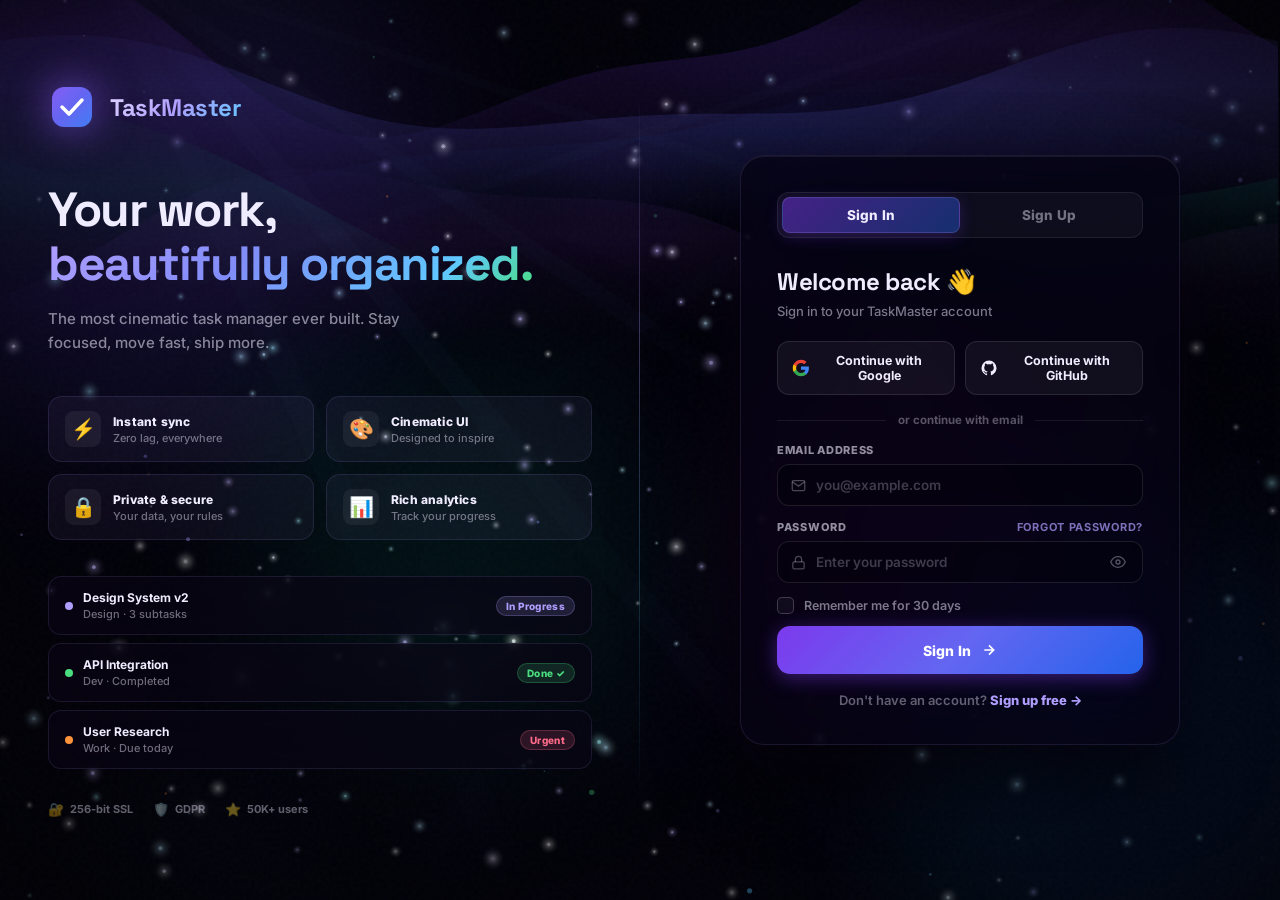
==== auth.html @ a29bce1b "Add files via upload" ====
﻿<!DOCTYPE html>
<html lang="en">
<head>
  <meta charset="UTF-8"/>
  <meta name="viewport" content="width=device-width, initial-scale=1.0"/>
  <title>TaskMaster — Welcome</title>
  <link rel="stylesheet" href="auth.css"/>
  <link rel="preconnect" href="https://fonts.googleapis.com">
  <link href="https://fonts.googleapis.com/css2?family=Inter:wght@300;400;500;600;700;800;900&family=Space+Grotesk:wght@400;500;600;700;800&display=swap" rel="stylesheet">
</head>
<body>
  <!-- Cinematic canvas layers -->
  <canvas id="authCanvas"></canvas>
  <canvas id="authAurora"></canvas>

  <!-- Cinematic overlays -->
  <div class="auth-vignette"></div>
  <div class="auth-grain"></div>
  <div class="auth-scanlines"></div>

  <!-- Floating color blobs -->
  <div class="blob blob-1"></div>
  <div class="blob blob-2"></div>
  <div class="blob blob-3"></div>
  <div class="blob blob-4"></div>

  <!-- Main layout -->
  <div class="auth-root">

    <!-- ── LEFT BRAND PANEL ── -->
    <div class="brand-panel">
      <!-- Logo -->
      <div class="brand-logo">
        <div class="brand-icon">
          <svg viewBox="0 0 48 48" fill="none">
            <rect x="4" y="4" width="40" height="40" rx="12" fill="url(#lg1)"/>
            <path d="M14 24l7 7 13-14" stroke="#fff" stroke-width="3.5" stroke-linecap="round" stroke-linejoin="round"/>
            <defs>
              <linearGradient id="lg1" x1="0" y1="0" x2="48" y2="48" gradientUnits="userSpaceOnUse">
                <stop stop-color="#8b5cf6"/>
                <stop offset="0.5" stop-color="#6366f1"/>
                <stop offset="1" stop-color="#3b82f6"/>
              </linearGradient>
            </defs>
          </svg>
        </div>
        <span class="brand-name">TaskMaster</span>
      </div>

      <!-- Headline -->
      <div class="brand-content">
        <h1 class="brand-headline">
          Your work,<br/>
          <span class="brand-gradient">beautifully organized.</span>
        </h1>
        <p class="brand-sub">The most cinematic task manager ever built. Stay focused, move fast, ship more.</p>
      </div>

      <!-- Feature pills -->
      <div class="feature-grid">
        <div class="feature-item">
          <div class="feature-icon">⚡</div>
          <div>
            <div class="feature-title">Instant sync</div>
            <div class="feature-desc">Zero lag, everywhere</div>
          </div>
        </div>
        <div class="feature-item">
          <div class="feature-icon">🎨</div>
          <div>
            <div class="feature-title">Cinematic UI</div>
            <div class="feature-desc">Designed to inspire</div>
          </div>
        </div>
        <div class="feature-item">
          <div class="feature-icon">🔒</div>
          <div>
            <div class="feature-title">Private & secure</div>
            <div class="feature-desc">Your data, your rules</div>
          </div>
        </div>
        <div class="feature-item">
          <div class="feature-icon">📊</div>
          <div>
            <div class="feature-title">Rich analytics</div>
            <div class="feature-desc">Track your progress</div>
          </div>
        </div>
      </div>

      <!-- Preview cards floating -->
      <div class="preview-cards">
        <div class="preview-card pc-1">
          <div class="pc-left">
            <div class="pc-dot" style="background:#b09eff"></div>
            <div>
              <div class="pc-title">Design System v2</div>
              <div class="pc-meta">Design · 3 subtasks</div>
            </div>
          </div>
          <span class="pc-tag progress">In Progress</span>
        </div>
        <div class="preview-card pc-2">
          <div class="pc-left">
            <div class="pc-dot" style="background:#4ade80"></div>
            <div>
              <div class="pc-title">API Integration</div>
              <div class="pc-meta">Dev · Completed</div>
            </div>
          </div>
          <span class="pc-tag done">Done ✓</span>
        </div>
        <div class="preview-card pc-3">
          <div class="pc-left">
            <div class="pc-dot" style="background:#fb923c"></div>
            <div>
              <div class="pc-title">User Research</div>
              <div class="pc-meta">Work · Due today</div>
            </div>
          </div>
          <span class="pc-tag urgent">Urgent</span>
        </div>
      </div>

      <!-- Trust row -->
      <div class="trust-row">
        <div class="trust-item"><span class="trust-icon">🔐</span> 256-bit SSL</div>
        <div class="trust-item"><span class="trust-icon">🛡️</span> GDPR</div>
        <div class="trust-item"><span class="trust-icon">⭐</span> 50K+ users</div>
      </div>
    </div>

    <!-- ── RIGHT AUTH PANEL ── -->
    <div class="auth-panel">
      <div class="auth-card">

        <!-- Tab switcher -->
        <div class="auth-tabs">
          <button class="auth-tab active" id="tabSignin" onclick="showTab('signin')">Sign In</button>
          <button class="auth-tab" id="tabSignup" onclick="showTab('signup')">Sign Up</button>
          <div class="tab-track">
            <div class="tab-thumb" id="tabThumb"></div>
          </div>
        </div>

        <!-- ── SIGN IN ── -->
        <div class="auth-form active" id="formSignin">
          <div class="form-header">
            <h2>Welcome back 👋</h2>
            <p>Sign in to your TaskMaster account</p>
          </div>

          <div class="social-row">
            <button class="social-btn" onclick="socialLogin('Google')">
              <svg viewBox="0 0 24 24" width="18" height="18"><path fill="#4285F4" d="M22.56 12.25c0-.78-.07-1.53-.2-2.25H12v4.26h5.92c-.26 1.37-1.04 2.53-2.21 3.31v2.77h3.57c2.08-1.92 3.28-4.74 3.28-8.09z"/><path fill="#34A853" d="M12 23c2.97 0 5.46-.98 7.28-2.66l-3.57-2.77c-.98.66-2.23 1.06-3.71 1.06-2.86 0-5.29-1.93-6.16-4.53H2.18v2.84C3.99 20.53 7.7 23 12 23z"/><path fill="#FBBC05" d="M5.84 14.09c-.22-.66-.35-1.36-.35-2.09s.13-1.43.35-2.09V7.07H2.18C1.43 8.55 1 10.22 1 12s.43 3.45 1.18 4.93l2.85-2.22.81-.62z"/><path fill="#EA4335" d="M12 5.38c1.62 0 3.06.56 4.21 1.64l3.15-3.15C17.45 2.09 14.97 1 12 1 7.7 1 3.99 3.47 2.18 7.07l3.66 2.84c.87-2.6 3.3-4.53 6.16-4.53z"/></svg>
              Continue with Google
            </button>
            <button class="social-btn" onclick="socialLogin('GitHub')">
              <svg viewBox="0 0 24 24" width="18" height="18" fill="currentColor"><path d="M12 2A10 10 0 0 0 2 12c0 4.42 2.87 8.17 6.84 9.5.5.08.66-.23.66-.5v-1.69c-2.77.6-3.36-1.34-3.36-1.34-.46-1.16-1.11-1.47-1.11-1.47-.91-.62.07-.6.07-.6 1 .07 1.53 1.03 1.53 1.03.87 1.52 2.34 1.07 2.91.83.09-.65.35-1.09.63-1.34-2.22-.25-4.55-1.11-4.55-4.92 0-1.11.38-2 1.03-2.71-.1-.25-.45-1.29.1-2.64 0 0 .84-.27 2.75 1.02.79-.22 1.65-.33 2.5-.33.85 0 1.71.11 2.5.33 1.91-1.29 2.75-1.02 2.75-1.02.55 1.35.2 2.39.1 2.64.65.71 1.03 1.6 1.03 2.71 0 3.82-2.34 4.66-4.57 4.91.36.31.69.92.69 1.85V21c0 .27.16.59.67.5C19.14 20.16 22 16.42 22 12A10 10 0 0 0 12 2z"/></svg>
              Continue with GitHub
            </button>
          </div>

          <div class="divider"><span>or continue with email</span></div>

          <form id="signinForm" onsubmit="handleSignin(event)">
            <div class="field">
              <label>Email address</label>
              <div class="input-wrap">
                <svg class="field-icon" viewBox="0 0 24 24" fill="none" stroke="currentColor" stroke-width="2"><path d="M4 4h16c1.1 0 2 .9 2 2v12c0 1.1-.9 2-2 2H4c-1.1 0-2-.9-2-2V6c0-1.1.9-2 2-2z"/><polyline points="22,6 12,13 2,6"/></svg>
                <input type="email" id="siEmail" placeholder="you@example.com" required autocomplete="email"/>
              </div>
            </div>
            <div class="field">
              <label>
                Password
                <a href="#" class="forgot-link" onclick="forgotPassword(event)">Forgot password?</a>
              </label>
              <div class="input-wrap">
                <svg class="field-icon" viewBox="0 0 24 24" fill="none" stroke="currentColor" stroke-width="2"><rect x="3" y="11" width="18" height="11" rx="2"/><path d="M7 11V7a5 5 0 0 1 10 0v4"/></svg>
                <input type="password" id="siPassword" placeholder="Enter your password" required autocomplete="current-password"/>
                <button type="button" class="eye-btn" onclick="togglePwd('siPassword',this)" aria-label="Toggle password">
                  <svg viewBox="0 0 24 24" fill="none" stroke="currentColor" stroke-width="2"><path d="M1 12s4-8 11-8 11 8 11 8-4 8-11 8-11-8-11-8z"/><circle cx="12" cy="12" r="3"/></svg>
                </button>
              </div>
            </div>

            <div class="remember-row">
              <label class="check-label">
                <input type="checkbox" id="rememberMe"/>
                <span class="checkmark"></span>
                Remember me for 30 days
              </label>
            </div>

            <div class="auth-error" id="siError"></div>
            <div class="auth-success" id="siSuccess"></div>

            <button type="submit" class="btn-auth" id="siBtn">
              <span class="btn-text">Sign In</span>
              <span class="btn-spinner"></span>
              <svg class="btn-arrow" viewBox="0 0 24 24" fill="none" stroke="currentColor" stroke-width="2.5"><path d="M5 12h14M12 5l7 7-7 7"/></svg>
            </button>
          </form>

          <p class="auth-switch">Don't have an account? <a href="#" onclick="showTab('signup')">Sign up free →</a></p>
        </div>

        <!-- ── SIGN UP ── -->
        <div class="auth-form" id="formSignup">
          <div class="form-header">
            <h2>Create account ✨</h2>
            <p>Join 50,000+ productive people today</p>
          </div>

          <form id="signupForm" onsubmit="handleSignup(event)">
            <div class="field-row">
              <div class="field">
                <label>First Name</label>
                <div class="input-wrap">
                  <svg class="field-icon" viewBox="0 0 24 24" fill="none" stroke="currentColor" stroke-width="2"><path d="M20 21v-2a4 4 0 0 0-4-4H8a4 4 0 0 0-4 4v2"/><circle cx="12" cy="7" r="4"/></svg>
                  <input type="text" id="suFirst" placeholder="John" required/>
                </div>
              </div>
              <div class="field">
                <label>Last Name</label>
                <div class="input-wrap">
                  <svg class="field-icon" viewBox="0 0 24 24" fill="none" stroke="currentColor" stroke-width="2"><path d="M20 21v-2a4 4 0 0 0-4-4H8a4 4 0 0 0-4 4v2"/><circle cx="12" cy="7" r="4"/></svg>
                  <input type="text" id="suLast" placeholder="Doe" required/>
                </div>
              </div>
            </div>
            <div class="field">
              <label>Email address</label>
              <div class="input-wrap">
                <svg class="field-icon" viewBox="0 0 24 24" fill="none" stroke="currentColor" stroke-width="2"><path d="M4 4h16c1.1 0 2 .9 2 2v12c0 1.1-.9 2-2 2H4c-1.1 0-2-.9-2-2V6c0-1.1.9-2 2-2z"/><polyline points="22,6 12,13 2,6"/></svg>
                <input type="email" id="suEmail" placeholder="you@example.com" required autocomplete="email"/>
              </div>
            </div>
            <div class="field">
              <label>Password</label>
              <div class="input-wrap">
                <svg class="field-icon" viewBox="0 0 24 24" fill="none" stroke="currentColor" stroke-width="2"><rect x="3" y="11" width="18" height="11" rx="2"/><path d="M7 11V7a5 5 0 0 1 10 0v4"/></svg>
                <input type="password" id="suPassword" placeholder="Min. 8 characters" required oninput="checkStrength(this.value)" autocomplete="new-password"/>
                <button type="button" class="eye-btn" onclick="togglePwd('suPassword',this)" aria-label="Toggle password">
                  <svg viewBox="0 0 24 24" fill="none" stroke="currentColor" stroke-width="2"><path d="M1 12s4-8 11-8 11 8 11 8-4 8-11 8-11-8-11-8z"/><circle cx="12" cy="12" r="3"/></svg>
                </button>
              </div>
              <div class="strength-wrap">
                <div class="strength-bar"><div class="strength-fill" id="strengthFill"></div></div>
                <span class="strength-label" id="strengthLabel"></span>
              </div>
            </div>
            <div class="field">
              <label>Confirm Password</label>
              <div class="input-wrap">
                <svg class="field-icon" viewBox="0 0 24 24" fill="none" stroke="currentColor" stroke-width="2"><rect x="3" y="11" width="18" height="11" rx="2"/><path d="M7 11V7a5 5 0 0 1 10 0v4"/></svg>
                <input type="password" id="suConfirm" placeholder="Repeat password" required autocomplete="new-password"/>
                <button type="button" class="eye-btn" onclick="togglePwd('suConfirm',this)" aria-label="Toggle password">
                  <svg viewBox="0 0 24 24" fill="none" stroke="currentColor" stroke-width="2"><path d="M1 12s4-8 11-8 11 8 11 8-4 8-11 8-11-8-11-8z"/><circle cx="12" cy="12" r="3"/></svg>
                </button>
              </div>
            </div>

            <div class="remember-row">
              <label class="check-label">
                <input type="checkbox" id="agreeTerms" required/>
                <span class="checkmark"></span>
                I agree to <a href="#">Terms</a> and <a href="#">Privacy Policy</a>
              </label>
            </div>

            <div class="auth-error" id="suError"></div>
            <div class="auth-success" id="suSuccess"></div>

            <button type="submit" class="btn-auth" id="suBtn">
              <span class="btn-text">Create Account</span>
              <span class="btn-spinner"></span>
              <svg class="btn-arrow" viewBox="0 0 24 24" fill="none" stroke="currentColor" stroke-width="2.5"><path d="M5 12h14M12 5l7 7-7 7"/></svg>
            </button>
          </form>

          <p class="auth-switch">Already have an account? <a href="#" onclick="showTab('signin')">Sign in →</a></p>
        </div>

      </div>
    </div>
  </div>

  <script src="auth.js"></script>
</body>
</html>
---- auth.css ----
﻿@import url('https://fonts.googleapis.com/css2?family=Inter:wght@300;400;500;600;700;800;900&family=Space+Grotesk:wght@400;500;600;700;800&display=swap');*,*::before,*::after{box-sizing:border-box;margin:0;padding:0;}html,body{height:100%;}body{font-family:'Inter',sans-serif;background:#02010a;color:#f0ecff;min-height:100vh;overflow-x:hidden;}a{text-decoration:none;color:inherit;}button{cursor:pointer;border:none;background:none;font-family:inherit;}input{font-family:inherit;}svg{display:block;flex-shrink:0;}#authCanvas,#authAurora{position:fixed;inset:0;width:100%;height:100%;z-index:0;pointer-events:none;}.auth-vignette{position:fixed;inset:0;z-index:1;pointer-events:none;background:radial-gradient(ellipse 80% 80% at 50% 50%,transparent 30%,rgba(0,0,4,0.82) 100%);}.auth-grain{position:fixed;inset:0;z-index:1;pointer-events:none;opacity:0.028;background-image:url("data:image/svg+xml,%3Csvg viewBox='0 0 256 256' xmlns='http://www.w3.org/2000/svg'%3E%3Cfilter id='n'%3E%3CfeTurbulence type='fractalNoise' baseFrequency='0.85' numOctaves='4' stitchTiles='stitch'/%3E%3C/filter%3E%3Crect width='100%25' height='100%25' filter='url(%23n)'/%3E%3C/svg%3E");animation:grainAnim 0.14s steps(1) infinite;}@keyframes grainAnim{0%{transform:translate(0,0);}25%{transform:translate(-2px,1px);}50%{transform:translate(1px,-2px);}75%{transform:translate(2px,1px);}100%{transform:translate(0,0);}}.auth-scanlines{position:fixed;inset:0;z-index:1;pointer-events:none;background:repeating-linear-gradient(0deg,transparent,transparent 2px,rgba(0,0,0,0.018) 2px,rgba(0,0,0,0.018) 4px);}.blob{position:fixed;border-radius:50%;filter:blur(90px);opacity:0;animation:blobFloat linear infinite;pointer-events:none;z-index:0;}.blob-1{width:600px;height:600px;background:radial-gradient(circle,#7c3aed,#4f46e5);top:-20%;left:-15%;animation-duration:22s;opacity:0.18;}.blob-2{width:500px;height:500px;background:radial-gradient(circle,#2563eb,#0284c7);bottom:-15%;right:-10%;animation-duration:28s;animation-delay:-8s;opacity:0.15;}.blob-3{width:400px;height:400px;background:radial-gradient(circle,#059669,#10b981);top:40%;left:20%;animation-duration:20s;animation-delay:-5s;opacity:0.1;}.blob-4{width:350px;height:350px;background:radial-gradient(circle,#db2777,#9333ea);bottom:20%;right:15%;animation-duration:24s;animation-delay:-12s;opacity:0.1;}@keyframes blobFloat{0%{transform:translate(0,0) scale(1);}25%{transform:translate(40px,-60px) scale(1.05);}50%{transform:translate(-30px,40px) scale(0.96);}75%{transform:translate(55px,25px) scale(1.03);}100%{transform:translate(0,0) scale(1);}}.auth-root{display:grid;grid-template-columns:1fr 1fr;min-height:100vh;position:relative;z-index:2;}.brand-panel{padding:56px 48px;display:flex;flex-direction:column;gap:0;justify-content:center;position:relative;}.brand-panel::after{content:'';position:absolute;right:0;top:10%;bottom:10%;width:1px;background:linear-gradient(180deg,transparent,rgba(176,158,255,0.3),rgba(96,199,255,0.2),transparent);}.brand-logo{display:flex;align-items:center;gap:14px;margin-bottom:52px;}.brand-icon{width:48px;height:48px;filter:drop-shadow(0 0 20px rgba(139,92,246,0.7));flex-shrink:0;}.brand-name{font-family:'Space Grotesk',sans-serif;font-size:24px;font-weight:800;background:linear-gradient(135deg,#e2d9ff,#b09eff,#60c7ff);-webkit-background-clip:text;-webkit-text-fill-color:transparent;background-clip:text;letter-spacing:-0.5px;}.brand-content{margin-bottom:40px;}.brand-headline{font-family:'Space Grotesk',sans-serif;font-size:clamp(32px,4vw,48px);font-weight:800;line-height:1.12;letter-spacing:-1.5px;color:#f0ecff;margin-bottom:16px;}.brand-gradient{background:linear-gradient(135deg,#b09eff 0%,#818cf8 40%,#60c7ff 80%,#4ade80 100%);-webkit-background-clip:text;-webkit-text-fill-color:transparent;background-clip:text;}.brand-sub{font-size:15px;color:rgba(240,236,255,0.55);font-weight:500;line-height:1.65;max-width:380px;}.feature-grid{display:grid;grid-template-columns:1fr 1fr;gap:12px;margin-bottom:36px;}.feature-item{display:flex;align-items:center;gap:12px;padding:14px 16px;background:rgba(176,158,255,0.06);border:1px solid rgba(176,158,255,0.12);border-radius:14px;transition:all 0.25s;}.feature-item:hover{background:rgba(176,158,255,0.1);transform:translateY(-2px);}.feature-icon{font-size:20px;width:36px;height:36px;display:flex;align-items:center;justify-content:center;background:rgba(255,255,255,0.06);border-radius:9px;flex-shrink:0;}.feature-title{font-size:12px;font-weight:800;color:#f0ecff;letter-spacing:0.2px;margin-bottom:2px;}.feature-desc{font-size:11px;color:rgba(240,236,255,0.45);font-weight:500;}.preview-cards{display:flex;flex-direction:column;gap:8px;margin-bottom:32px;}.preview-card{display:flex;align-items:center;justify-content:space-between;padding:13px 16px;background:rgba(10,6,22,0.6);border:1px solid rgba(176,158,255,0.12);border-radius:13px;backdrop-filter:blur(20px);}.pc-1{animation:cardFloat 4s ease-in-out infinite;}.pc-2{animation:cardFloat 4s ease-in-out infinite 0.8s;}.pc-3{animation:cardFloat 4s ease-in-out infinite 1.6s;}@keyframes cardFloat{0%,100%{transform:translateY(0);}50%{transform:translateY(-4px);}}.pc-left{display:flex;align-items:center;gap:10px;}.pc-dot{width:8px;height:8px;border-radius:50%;flex-shrink:0;}.pc-title{font-size:12px;font-weight:700;color:#f0ecff;margin-bottom:2px;}.pc-meta{font-size:11px;color:rgba(240,236,255,0.45);font-weight:500;}.pc-tag{font-size:10px;font-weight:800;padding:3px 9px;border-radius:99px;letter-spacing:0.3px;}.pc-tag.progress{background:rgba(176,158,255,0.15);color:#b09eff;border:1px solid rgba(176,158,255,0.25);}.pc-tag.done{background:rgba(74,222,128,0.15);color:#4ade80;border:1px solid rgba(74,222,128,0.25);}.pc-tag.urgent{background:rgba(255,107,138,0.15);color:#ff6b8a;border:1px solid rgba(255,107,138,0.25);}.trust-row{display:flex;gap:20px;}.trust-item{display:flex;align-items:center;gap:6px;font-size:11px;font-weight:700;color:rgba(240,236,255,0.4);}.trust-icon{font-size:13px;}.auth-panel{display:flex;flex-direction:column;align-items:center;justify-content:center;padding:40px 48px;}.auth-card{width:100%;max-width:440px;background:rgba(6,3,18,0.75);backdrop-filter:blur(32px) saturate(1.8);border:1px solid rgba(176,158,255,0.12);border-radius:24px;padding:36px;box-shadow:0 32px 80px rgba(0,0,0,0.7),0 0 60px rgba(124,58,237,0.06),inset 0 1px 0 rgba(255,255,255,0.07);}.auth-tabs{position:relative;display:flex;background:rgba(255,255,255,0.04);border:1px solid rgba(255,255,255,0.08);border-radius:12px;padding:4px;margin-bottom:28px;}.auth-tab{flex:1;padding:10px 0;font-size:13.5px;font-weight:800;color:rgba(240,236,255,0.45);border-radius:9px;transition:color 0.3s;z-index:1;letter-spacing:0.2px;}.auth-tab.active{color:#f0ecff;}.tab-track{position:absolute;inset:4px;border-radius:9px;pointer-events:none;}.tab-thumb{position:absolute;top:0;left:0;width:50%;height:100%;background:linear-gradient(135deg,rgba(124,58,237,0.5),rgba(37,99,235,0.4));border-radius:8px;border:1px solid rgba(176,158,255,0.2);box-shadow:0 4px 16px rgba(124,58,237,0.25);transition:transform 0.32s cubic-bezier(.4,0,.2,1);}.tab-thumb.right{transform:translateX(100%);}.auth-form{display:none;animation:formFadeIn 0.35s ease;}.auth-form.active{display:block;}@keyframes formFadeIn{from{opacity:0;transform:translateY(10px);}to{opacity:1;transform:translateY(0);}}.form-header{margin-bottom:22px;}.form-header h2{font-family:'Space Grotesk',sans-serif;font-size:24px;font-weight:800;color:#f0ecff;letter-spacing:-0.5px;margin-bottom:6px;}.form-header p{font-size:13px;color:rgba(240,236,255,0.5);font-weight:500;}.social-row{display:grid;grid-template-columns:1fr 1fr;gap:10px;margin-bottom:18px;}.social-btn{display:flex;align-items:center;justify-content:center;gap:8px;padding:11px 14px;background:rgba(255,255,255,0.05);border:1px solid rgba(255,255,255,0.1);border-radius:12px;font-size:12.5px;font-weight:700;color:#f0ecff;transition:all 0.25s;}.social-btn:hover{background:rgba(255,255,255,0.09);border-color:rgba(176,158,255,0.3);transform:translateY(-1px);box-shadow:0 4px 14px rgba(0,0,0,0.3);}.divider{display:flex;align-items:center;gap:12px;margin:16px 0;}.divider::before,.divider::after{content:'';flex:1;height:1px;background:rgba(255,255,255,0.08);}.divider span{font-size:11.5px;color:rgba(240,236,255,0.35);font-weight:700;white-space:nowrap;}.field{margin-bottom:14px;}.field-row{display:grid;grid-template-columns:1fr 1fr;gap:12px;}.field label{display:flex;align-items:center;justify-content:space-between;font-size:11px;font-weight:800;color:rgba(240,236,255,0.6);margin-bottom:7px;letter-spacing:0.7px;text-transform:uppercase;}.input-wrap{position:relative;display:flex;align-items:center;background:rgba(0,0,0,0.3);border:1px solid rgba(255,255,255,0.1);border-radius:12px;transition:all 0.3s;}.input-wrap:focus-within{border-color:rgba(176,158,255,0.5);box-shadow:0 0 0 3px rgba(176,158,255,0.1),0 0 24px rgba(124,58,237,0.12);background:rgba(176,158,255,0.04);}.field-icon{position:absolute;left:13px;width:15px;height:15px;color:rgba(240,236,255,0.3);pointer-events:none;}.input-wrap input{width:100%;background:none;border:none;outline:none;padding:12px 40px 12px 38px;color:#f0ecff;font-size:13.5px;font-weight:600;}.input-wrap input::placeholder{color:rgba(240,236,255,0.25);}.eye-btn{position:absolute;right:12px;background:none;border:none;cursor:pointer;padding:4px;display:flex;color:rgba(240,236,255,0.35);transition:color 0.2s;}.eye-btn:hover{color:rgba(240,236,255,0.7);}.eye-btn svg{width:16px;height:16px;}.strength-wrap{display:flex;align-items:center;gap:10px;margin-top:7px;}.strength-bar{flex:1;height:4px;background:rgba(255,255,255,0.07);border-radius:99px;overflow:hidden;}.strength-fill{height:100%;width:0%;border-radius:99px;transition:all 0.4s cubic-bezier(.4,0,.2,1);}.strength-label{font-size:11px;font-weight:800;min-width:70px;text-align:right;}.forgot-link{font-size:11px;font-weight:700;color:rgba(176,158,255,0.7);transition:color 0.2s;}.forgot-link:hover{color:#b09eff;}.remember-row{margin:12px 0;}.check-label{display:flex;align-items:center;gap:10px;font-size:12.5px;color:rgba(240,236,255,0.5);font-weight:600;cursor:pointer;}.check-label input[type=checkbox]{position:absolute;opacity:0;width:0;height:0;}.checkmark{width:17px;height:17px;border-radius:5px;border:1.5px solid rgba(255,255,255,0.2);background:rgba(255,255,255,0.04);display:flex;align-items:center;justify-content:center;flex-shrink:0;transition:all 0.25s;}.check-label input:checked ~ .checkmark{background:linear-gradient(135deg,#7c3aed,#2563eb);border-color:transparent;box-shadow:0 0 10px rgba(124,58,237,0.4);}.check-label input:checked ~ .checkmark::after{content:'';display:block;width:9px;height:5px;border-left:2px solid white;border-bottom:2px solid white;transform:rotate(-45deg) translateY(-1px);}.check-label a{color:#b09eff;font-weight:700;}.auth-error{display:none;padding:10px 14px;background:rgba(255,107,138,0.12);border:1px solid rgba(255,107,138,0.25);border-radius:10px;font-size:12.5px;font-weight:700;color:#ff8fa3;margin-bottom:12px;animation:errShake 0.35s ease;}.auth-error.show{display:block;}@keyframes errShake{0%,100%{transform:translateX(0);}25%{transform:translateX(-6px);}75%{transform:translateX(6px);}}.auth-success{display:none;padding:10px 14px;background:rgba(74,222,128,0.12);border:1px solid rgba(74,222,128,0.25);border-radius:10px;font-size:12.5px;font-weight:700;color:#4ade80;margin-bottom:12px;}.auth-success.show{display:block;}.btn-auth{width:100%;height:48px;display:flex;align-items:center;justify-content:center;gap:10px;background:linear-gradient(135deg,#7c3aed 0%,#6366f1 50%,#2563eb 100%);color:white;border-radius:13px;font-size:14px;font-weight:800;letter-spacing:0.2px;transition:all 0.3s;box-shadow:0 4px 20px rgba(124,58,237,0.45);position:relative;overflow:hidden;margin-top:4px;}.btn-auth::before{content:'';position:absolute;inset:0;background:linear-gradient(135deg,#b09eff,#818cf8,#60c7ff);opacity:0;transition:opacity 0.3s;}.btn-auth:hover:not(.loading)::before{opacity:1;}.btn-auth:hover:not(.loading){transform:translateY(-2px);box-shadow:0 8px 32px rgba(124,58,237,0.6),0 0 60px rgba(124,58,237,0.2);}.btn-auth .btn-text,.btn-auth .btn-arrow{position:relative;z-index:1;}.btn-auth .btn-arrow{width:16px;height:16px;}.btn-spinner{display:none;width:18px;height:18px;border-radius:50%;border:2px solid rgba(255,255,255,0.3);border-top-color:white;animation:spin 0.7s linear infinite;position:relative;z-index:1;}.btn-auth.loading .btn-text,.btn-auth.loading .btn-arrow{display:none;}.btn-auth.loading .btn-spinner{display:block;}@keyframes spin{to{transform:rotate(360deg);}}.auth-switch{text-align:center;font-size:13px;color:rgba(240,236,255,0.4);font-weight:600;margin-top:18px;}.auth-switch a{color:#b09eff;font-weight:800;transition:color 0.2s;}.auth-switch a:hover{color:#e2d9ff;}@media(max-width:900px){.auth-root{grid-template-columns:1fr;}.brand-panel{display:none;}.auth-panel{padding:24px 20px;min-height:100vh;}.auth-card{max-width:100%;padding:28px 22px;}}@media(max-width:480px){.auth-card{border-radius:16px;padding:22px 16px;}.social-row{grid-template-columns:1fr;}.field-row{grid-template-columns:1fr;}}::-webkit-scrollbar{width:5px;}::-webkit-scrollbar-track{background:transparent;}::-webkit-scrollbar-thumb{background:rgba(176,158,255,0.28);border-radius:99px;}
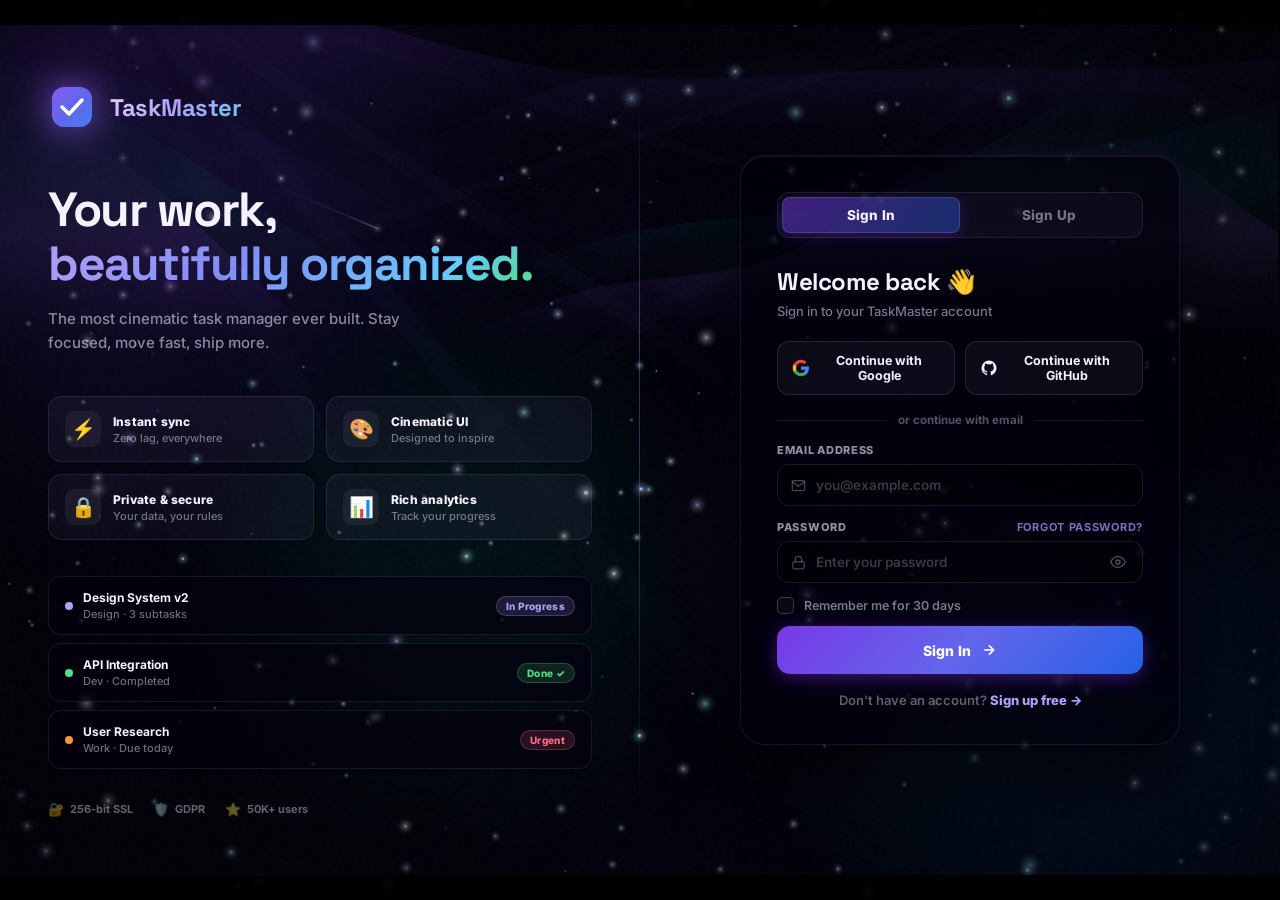
==== commit c835f550: "🎬 Christopher Nolan cinematic upgrade ✨ NEW FEATURES: - Custom magnetic cursor (cursor.js): lag ring" ====
--- a/auth.html
+++ b/auth.html
@@ -1,10 +1,11 @@
-﻿<!DOCTYPE html>
+<!DOCTYPE html>
 <html lang="en">
 <head>
   <meta charset="UTF-8"/>
   <meta name="viewport" content="width=device-width, initial-scale=1.0"/>
   <title>TaskMaster — Welcome</title>
   <link rel="stylesheet" href="auth.css"/>
+  <link rel="stylesheet" href="nolan.css"/>
   <link rel="preconnect" href="https://fonts.googleapis.com">
   <link href="https://fonts.googleapis.com/css2?family=Inter:wght@300;400;500;600;700;800;900&family=Space+Grotesk:wght@400;500;600;700;800&display=swap" rel="stylesheet">
 </head>
@@ -17,6 +18,12 @@
   <div class="auth-vignette"></div>
   <div class="auth-grain"></div>
   <div class="auth-scanlines"></div>
+
+  <!-- Custom Nolan Cursor -->
+  <div id="cursorDot"></div>
+  <div id="cursorRing"></div>
+  <div id="cursorGlow"></div>
+  <div id="cursorTrail"></div>
 
   <!-- Floating color blobs -->
   <div class="blob blob-1"></div>
@@ -288,5 +295,6 @@
   </div>
 
   <script src="auth.js"></script>
+  <script src="cursor.js"></script>
 </body>
 </html>
--- a/auth.css
+++ b/auth.css
@@ -1 +1 @@
-﻿@import url('https://fonts.googleapis.com/css2?family=Inter:wght@300;400;500;600;700;800;900&family=Space+Grotesk:wght@400;500;600;700;800&display=swap');*,*::before,*::after{box-sizing:border-box;margin:0;padding:0;}html,body{height:100%;}body{font-family:'Inter',sans-serif;background:#02010a;color:#f0ecff;min-height:100vh;overflow-x:hidden;}a{text-decoration:none;color:inherit;}button{cursor:pointer;border:none;background:none;font-family:inherit;}input{font-family:inherit;}svg{display:block;flex-shrink:0;}#authCanvas,#authAurora{position:fixed;inset:0;width:100%;height:100%;z-index:0;pointer-events:none;}.auth-vignette{position:fixed;inset:0;z-index:1;pointer-events:none;background:radial-gradient(ellipse 80% 80% at 50% 50%,transparent 30%,rgba(0,0,4,0.82) 100%);}.auth-grain{position:fixed;inset:0;z-index:1;pointer-events:none;opacity:0.028;background-image:url("data:image/svg+xml,%3Csvg viewBox='0 0 256 256' xmlns='http://www.w3.org/2000/svg'%3E%3Cfilter id='n'%3E%3CfeTurbulence type='fractalNoise' baseFrequency='0.85' numOctaves='4' stitchTiles='stitch'/%3E%3C/filter%3E%3Crect width='100%25' height='100%25' filter='url(%23n)'/%3E%3C/svg%3E");animation:grainAnim 0.14s steps(1) infinite;}@keyframes grainAnim{0%{transform:translate(0,0);}25%{transform:translate(-2px,1px);}50%{transform:translate(1px,-2px);}75%{transform:translate(2px,1px);}100%{transform:translate(0,0);}}.auth-scanlines{position:fixed;inset:0;z-index:1;pointer-events:none;background:repeating-linear-gradient(0deg,transparent,transparent 2px,rgba(0,0,0,0.018) 2px,rgba(0,0,0,0.018) 4px);}.blob{position:fixed;border-radius:50%;filter:blur(90px);opacity:0;animation:blobFloat linear infinite;pointer-events:none;z-index:0;}.blob-1{width:600px;height:600px;background:radial-gradient(circle,#7c3aed,#4f46e5);top:-20%;left:-15%;animation-duration:22s;opacity:0.18;}.blob-2{width:500px;height:500px;background:radial-gradient(circle,#2563eb,#0284c7);bottom:-15%;right:-10%;animation-duration:28s;animation-delay:-8s;opacity:0.15;}.blob-3{width:400px;height:400px;background:radial-gradient(circle,#059669,#10b981);top:40%;left:20%;animation-duration:20s;animation-delay:-5s;opacity:0.1;}.blob-4{width:350px;height:350px;background:radial-gradient(circle,#db2777,#9333ea);bottom:20%;right:15%;animation-duration:24s;animation-delay:-12s;opacity:0.1;}@keyframes blobFloat{0%{transform:translate(0,0) scale(1);}25%{transform:translate(40px,-60px) scale(1.05);}50%{transform:translate(-30px,40px) scale(0.96);}75%{transform:translate(55px,25px) scale(1.03);}100%{transform:translate(0,0) scale(1);}}.auth-root{display:grid;grid-template-columns:1fr 1fr;min-height:100vh;position:relative;z-index:2;}.brand-panel{padding:56px 48px;display:flex;flex-direction:column;gap:0;justify-content:center;position:relative;}.brand-panel::after{content:'';position:absolute;right:0;top:10%;bottom:10%;width:1px;background:linear-gradient(180deg,transparent,rgba(176,158,255,0.3),rgba(96,199,255,0.2),transparent);}.brand-logo{display:flex;align-items:center;gap:14px;margin-bottom:52px;}.brand-icon{width:48px;height:48px;filter:drop-shadow(0 0 20px rgba(139,92,246,0.7));flex-shrink:0;}.brand-name{font-family:'Space Grotesk',sans-serif;font-size:24px;font-weight:800;background:linear-gradient(135deg,#e2d9ff,#b09eff,#60c7ff);-webkit-background-clip:text;-webkit-text-fill-color:transparent;background-clip:text;letter-spacing:-0.5px;}.brand-content{margin-bottom:40px;}.brand-headline{font-family:'Space Grotesk',sans-serif;font-size:clamp(32px,4vw,48px);font-weight:800;line-height:1.12;letter-spacing:-1.5px;color:#f0ecff;margin-bottom:16px;}.brand-gradient{background:linear-gradient(135deg,#b09eff 0%,#818cf8 40%,#60c7ff 80%,#4ade80 100%);-webkit-background-clip:text;-webkit-text-fill-color:transparent;background-clip:text;}.brand-sub{font-size:15px;color:rgba(240,236,255,0.55);font-weight:500;line-height:1.65;max-width:380px;}.feature-grid{display:grid;grid-template-columns:1fr 1fr;gap:12px;margin-bottom:36px;}.feature-item{display:flex;align-items:center;gap:12px;padding:14px 16px;background:rgba(176,158,255,0.06);border:1px solid rgba(176,158,255,0.12);border-radius:14px;transition:all 0.25s;}.feature-item:hover{background:rgba(176,158,255,0.1);transform:translateY(-2px);}.feature-icon{font-size:20px;width:36px;height:36px;display:flex;align-items:center;justify-content:center;background:rgba(255,255,255,0.06);border-radius:9px;flex-shrink:0;}.feature-title{font-size:12px;font-weight:800;color:#f0ecff;letter-spacing:0.2px;margin-bottom:2px;}.feature-desc{font-size:11px;color:rgba(240,236,255,0.45);font-weight:500;}.preview-cards{display:flex;flex-direction:column;gap:8px;margin-bottom:32px;}.preview-card{display:flex;align-items:center;justify-content:space-between;padding:13px 16px;background:rgba(10,6,22,0.6);border:1px solid rgba(176,158,255,0.12);border-radius:13px;backdrop-filter:blur(20px);}.pc-1{animation:cardFloat 4s ease-in-out infinite;}.pc-2{animation:cardFloat 4s ease-in-out infinite 0.8s;}.pc-3{animation:cardFloat 4s ease-in-out infinite 1.6s;}@keyframes cardFloat{0%,100%{transform:translateY(0);}50%{transform:translateY(-4px);}}.pc-left{display:flex;align-items:center;gap:10px;}.pc-dot{width:8px;height:8px;border-radius:50%;flex-shrink:0;}.pc-title{font-size:12px;font-weight:700;color:#f0ecff;margin-bottom:2px;}.pc-meta{font-size:11px;color:rgba(240,236,255,0.45);font-weight:500;}.pc-tag{font-size:10px;font-weight:800;padding:3px 9px;border-radius:99px;letter-spacing:0.3px;}.pc-tag.progress{background:rgba(176,158,255,0.15);color:#b09eff;border:1px solid rgba(176,158,255,0.25);}.pc-tag.done{background:rgba(74,222,128,0.15);color:#4ade80;border:1px solid rgba(74,222,128,0.25);}.pc-tag.urgent{background:rgba(255,107,138,0.15);color:#ff6b8a;border:1px solid rgba(255,107,138,0.25);}.trust-row{display:flex;gap:20px;}.trust-item{display:flex;align-items:center;gap:6px;font-size:11px;font-weight:700;color:rgba(240,236,255,0.4);}.trust-icon{font-size:13px;}.auth-panel{display:flex;flex-direction:column;align-items:center;justify-content:center;padding:40px 48px;}.auth-card{width:100%;max-width:440px;background:rgba(6,3,18,0.75);backdrop-filter:blur(32px) saturate(1.8);border:1px solid rgba(176,158,255,0.12);border-radius:24px;padding:36px;box-shadow:0 32px 80px rgba(0,0,0,0.7),0 0 60px rgba(124,58,237,0.06),inset 0 1px 0 rgba(255,255,255,0.07);}.auth-tabs{position:relative;display:flex;background:rgba(255,255,255,0.04);border:1px solid rgba(255,255,255,0.08);border-radius:12px;padding:4px;margin-bottom:28px;}.auth-tab{flex:1;padding:10px 0;font-size:13.5px;font-weight:800;color:rgba(240,236,255,0.45);border-radius:9px;transition:color 0.3s;z-index:1;letter-spacing:0.2px;}.auth-tab.active{color:#f0ecff;}.tab-track{position:absolute;inset:4px;border-radius:9px;pointer-events:none;}.tab-thumb{position:absolute;top:0;left:0;width:50%;height:100%;background:linear-gradient(135deg,rgba(124,58,237,0.5),rgba(37,99,235,0.4));border-radius:8px;border:1px solid rgba(176,158,255,0.2);box-shadow:0 4px 16px rgba(124,58,237,0.25);transition:transform 0.32s cubic-bezier(.4,0,.2,1);}.tab-thumb.right{transform:translateX(100%);}.auth-form{display:none;animation:formFadeIn 0.35s ease;}.auth-form.active{display:block;}@keyframes formFadeIn{from{opacity:0;transform:translateY(10px);}to{opacity:1;transform:translateY(0);}}.form-header{margin-bottom:22px;}.form-header h2{font-family:'Space Grotesk',sans-serif;font-size:24px;font-weight:800;color:#f0ecff;letter-spacing:-0.5px;margin-bottom:6px;}.form-header p{font-size:13px;color:rgba(240,236,255,0.5);font-weight:500;}.social-row{display:grid;grid-template-columns:1fr 1fr;gap:10px;margin-bottom:18px;}.social-btn{display:flex;align-items:center;justify-content:center;gap:8px;padding:11px 14px;background:rgba(255,255,255,0.05);border:1px solid rgba(255,255,255,0.1);border-radius:12px;font-size:12.5px;font-weight:700;color:#f0ecff;transition:all 0.25s;}.social-btn:hover{background:rgba(255,255,255,0.09);border-color:rgba(176,158,255,0.3);transform:translateY(-1px);box-shadow:0 4px 14px rgba(0,0,0,0.3);}.divider{display:flex;align-items:center;gap:12px;margin:16px 0;}.divider::before,.divider::after{content:'';flex:1;height:1px;background:rgba(255,255,255,0.08);}.divider span{font-size:11.5px;color:rgba(240,236,255,0.35);font-weight:700;white-space:nowrap;}.field{margin-bottom:14px;}.field-row{display:grid;grid-template-columns:1fr 1fr;gap:12px;}.field label{display:flex;align-items:center;justify-content:space-between;font-size:11px;font-weight:800;color:rgba(240,236,255,0.6);margin-bottom:7px;letter-spacing:0.7px;text-transform:uppercase;}.input-wrap{position:relative;display:flex;align-items:center;background:rgba(0,0,0,0.3);border:1px solid rgba(255,255,255,0.1);border-radius:12px;transition:all 0.3s;}.input-wrap:focus-within{border-color:rgba(176,158,255,0.5);box-shadow:0 0 0 3px rgba(176,158,255,0.1),0 0 24px rgba(124,58,237,0.12);background:rgba(176,158,255,0.04);}.field-icon{position:absolute;left:13px;width:15px;height:15px;color:rgba(240,236,255,0.3);pointer-events:none;}.input-wrap input{width:100%;background:none;border:none;outline:none;padding:12px 40px 12px 38px;color:#f0ecff;font-size:13.5px;font-weight:600;}.input-wrap input::placeholder{color:rgba(240,236,255,0.25);}.eye-btn{position:absolute;right:12px;background:none;border:none;cursor:pointer;padding:4px;display:flex;color:rgba(240,236,255,0.35);transition:color 0.2s;}.eye-btn:hover{color:rgba(240,236,255,0.7);}.eye-btn svg{width:16px;height:16px;}.strength-wrap{display:flex;align-items:center;gap:10px;margin-top:7px;}.strength-bar{flex:1;height:4px;background:rgba(255,255,255,0.07);border-radius:99px;overflow:hidden;}.strength-fill{height:100%;width:0%;border-radius:99px;transition:all 0.4s cubic-bezier(.4,0,.2,1);}.strength-label{font-size:11px;font-weight:800;min-width:70px;text-align:right;}.forgot-link{font-size:11px;font-weight:700;color:rgba(176,158,255,0.7);transition:color 0.2s;}.forgot-link:hover{color:#b09eff;}.remember-row{margin:12px 0;}.check-label{display:flex;align-items:center;gap:10px;font-size:12.5px;color:rgba(240,236,255,0.5);font-weight:600;cursor:pointer;}.check-label input[type=checkbox]{position:absolute;opacity:0;width:0;height:0;}.checkmark{width:17px;height:17px;border-radius:5px;border:1.5px solid rgba(255,255,255,0.2);background:rgba(255,255,255,0.04);display:flex;align-items:center;justify-content:center;flex-shrink:0;transition:all 0.25s;}.check-label input:checked ~ .checkmark{background:linear-gradient(135deg,#7c3aed,#2563eb);border-color:transparent;box-shadow:0 0 10px rgba(124,58,237,0.4);}.check-label input:checked ~ .checkmark::after{content:'';display:block;width:9px;height:5px;border-left:2px solid white;border-bottom:2px solid white;transform:rotate(-45deg) translateY(-1px);}.check-label a{color:#b09eff;font-weight:700;}.auth-error{display:none;padding:10px 14px;background:rgba(255,107,138,0.12);border:1px solid rgba(255,107,138,0.25);border-radius:10px;font-size:12.5px;font-weight:700;color:#ff8fa3;margin-bottom:12px;animation:errShake 0.35s ease;}.auth-error.show{display:block;}@keyframes errShake{0%,100%{transform:translateX(0);}25%{transform:translateX(-6px);}75%{transform:translateX(6px);}}.auth-success{display:none;padding:10px 14px;background:rgba(74,222,128,0.12);border:1px solid rgba(74,222,128,0.25);border-radius:10px;font-size:12.5px;font-weight:700;color:#4ade80;margin-bottom:12px;}.auth-success.show{display:block;}.btn-auth{width:100%;height:48px;display:flex;align-items:center;justify-content:center;gap:10px;background:linear-gradient(135deg,#7c3aed 0%,#6366f1 50%,#2563eb 100%);color:white;border-radius:13px;font-size:14px;font-weight:800;letter-spacing:0.2px;transition:all 0.3s;box-shadow:0 4px 20px rgba(124,58,237,0.45);position:relative;overflow:hidden;margin-top:4px;}.btn-auth::before{content:'';position:absolute;inset:0;background:linear-gradient(135deg,#b09eff,#818cf8,#60c7ff);opacity:0;transition:opacity 0.3s;}.btn-auth:hover:not(.loading)::before{opacity:1;}.btn-auth:hover:not(.loading){transform:translateY(-2px);box-shadow:0 8px 32px rgba(124,58,237,0.6),0 0 60px rgba(124,58,237,0.2);}.btn-auth .btn-text,.btn-auth .btn-arrow{position:relative;z-index:1;}.btn-auth .btn-arrow{width:16px;height:16px;}.btn-spinner{display:none;width:18px;height:18px;border-radius:50%;border:2px solid rgba(255,255,255,0.3);border-top-color:white;animation:spin 0.7s linear infinite;position:relative;z-index:1;}.btn-auth.loading .btn-text,.btn-auth.loading .btn-arrow{display:none;}.btn-auth.loading .btn-spinner{display:block;}@keyframes spin{to{transform:rotate(360deg);}}.auth-switch{text-align:center;font-size:13px;color:rgba(240,236,255,0.4);font-weight:600;margin-top:18px;}.auth-switch a{color:#b09eff;font-weight:800;transition:color 0.2s;}.auth-switch a:hover{color:#e2d9ff;}@media(max-width:900px){.auth-root{grid-template-columns:1fr;}.brand-panel{display:none;}.auth-panel{padding:24px 20px;min-height:100vh;}.auth-card{max-width:100%;padding:28px 22px;}}@media(max-width:480px){.auth-card{border-radius:16px;padding:22px 16px;}.social-row{grid-template-columns:1fr;}.field-row{grid-template-columns:1fr;}}::-webkit-scrollbar{width:5px;}::-webkit-scrollbar-track{background:transparent;}::-webkit-scrollbar-thumb{background:rgba(176,158,255,0.28);border-radius:99px;}
+﻿@import url('https://fonts.googleapis.com/css2?family=Inter:wght@300;400;500;600;700;800;900&family=Space+Grotesk:wght@400;500;600;700;800&display=swap');*,*::before,*::after{box-sizing:border-box;margin:0;padding:0;}html,body{height:100%;}body{font-family:'Inter',sans-serif;background:#02010a;color:#f0ecff;min-height:100vh;overflow-x:hidden;}a{text-decoration:none;color:inherit;}button{cursor:pointer;border:none;background:none;font-family:inherit;}input{font-family:inherit;}svg{display:block;flex-shrink:0;}#authCanvas,#authAurora{position:fixed;inset:0;width:100%;height:100%;z-index:0;pointer-events:none;}.auth-vignette{position:fixed;inset:0;z-index:1;pointer-events:none;background:radial-gradient(ellipse 80% 80% at 50% 50%,transparent 30%,rgba(0,0,4,0.82) 100%);}.auth-grain{position:fixed;inset:0;z-index:1;pointer-events:none;opacity:0.028;background-image:url("data:image/svg+xml,%3Csvg viewBox='0 0 256 256' xmlns='http://www.w3.org/2000/svg'%3E%3Cfilter id='n'%3E%3CfeTurbulence type='fractalNoise' baseFrequency='0.85' numOctaves='4' stitchTiles='stitch'/%3E%3C/filter%3E%3Crect width='100%25' height='100%25' filter='url(%23n)'/%3E%3C/svg%3E");animation:grainAnim 0.14s steps(1) infinite;}@keyframes grainAnim{0%{transform:translate(0,0);}25%{transform:translate(-2px,1px);}50%{transform:translate(1px,-2px);}75%{transform:translate(2px,1px);}100%{transform:translate(0,0);}}.auth-scanlines{position:fixed;inset:0;z-index:1;pointer-events:none;background:repeating-linear-gradient(0deg,transparent,transparent 2px,rgba(0,0,0,0.018) 2px,rgba(0,0,0,0.018) 4px);}.blob{position:fixed;border-radius:50%;filter:blur(90px);opacity:0;animation:blobFloat linear infinite;pointer-events:none;z-index:0;}.blob-1{width:600px;height:600px;background:radial-gradient(circle,#7c3aed,#4f46e5);top:-20%;left:-15%;animation-duration:22s;opacity:0.18;}.blob-2{width:500px;height:500px;background:radial-gradient(circle,#2563eb,#0284c7);bottom:-15%;right:-10%;animation-duration:28s;animation-delay:-8s;opacity:0.15;}.blob-3{width:400px;height:400px;background:radial-gradient(circle,#059669,#10b981);top:40%;left:20%;animation-duration:20s;animation-delay:-5s;opacity:0.1;}.blob-4{width:350px;height:350px;background:radial-gradient(circle,#db2777,#9333ea);bottom:20%;right:15%;animation-duration:24s;animation-delay:-12s;opacity:0.1;}@keyframes blobFloat{0%{transform:translate(0,0) scale(1);}25%{transform:translate(40px,-60px) scale(1.05);}50%{transform:translate(-30px,40px) scale(0.96);}75%{transform:translate(55px,25px) scale(1.03);}100%{transform:translate(0,0) scale(1);}}.auth-root{display:grid;grid-template-columns:1fr 1fr;min-height:100vh;position:relative;z-index:2;}.brand-panel{padding:56px 48px;display:flex;flex-direction:column;gap:0;justify-content:center;position:relative;}.brand-panel::after{content:'';position:absolute;right:0;top:10%;bottom:10%;width:1px;background:linear-gradient(180deg,transparent,rgba(176,158,255,0.3),rgba(96,199,255,0.2),transparent);}.brand-logo{display:flex;align-items:center;gap:14px;margin-bottom:52px;}.brand-icon{width:48px;height:48px;filter:drop-shadow(0 0 20px rgba(139,92,246,0.7));flex-shrink:0;}.brand-name{font-family:'Space Grotesk',sans-serif;font-size:24px;font-weight:800;background:linear-gradient(135deg,#e2d9ff,#b09eff,#60c7ff);-webkit-background-clip:text;-webkit-text-fill-color:transparent;background-clip:text;letter-spacing:-0.5px;}.brand-content{margin-bottom:40px;}.brand-headline{font-family:'Space Grotesk',sans-serif;font-size:clamp(32px,4vw,48px);font-weight:800;line-height:1.12;letter-spacing:-1.5px;color:#f0ecff;margin-bottom:16px;}.brand-gradient{background:linear-gradient(135deg,#b09eff 0%,#818cf8 40%,#60c7ff 80%,#4ade80 100%);-webkit-background-clip:text;-webkit-text-fill-color:transparent;background-clip:text;}.brand-sub{font-size:15px;color:rgba(240,236,255,0.55);font-weight:500;line-height:1.65;max-width:380px;}.feature-grid{display:grid;grid-template-columns:1fr 1fr;gap:12px;margin-bottom:36px;}.feature-item{display:flex;align-items:center;gap:12px;padding:14px 16px;background:rgba(176,158,255,0.06);border:1px solid rgba(176,158,255,0.12);border-radius:14px;transition:all 0.25s;}.feature-item:hover{background:rgba(176,158,255,0.1);transform:translateY(-2px);}.feature-icon{font-size:20px;width:36px;height:36px;display:flex;align-items:center;justify-content:center;background:rgba(255,255,255,0.06);border-radius:9px;flex-shrink:0;}.feature-title{font-size:12px;font-weight:800;color:#f0ecff;letter-spacing:0.2px;margin-bottom:2px;}.feature-desc{font-size:11px;color:rgba(240,236,255,0.45);font-weight:500;}.preview-cards{display:flex;flex-direction:column;gap:8px;margin-bottom:32px;}.preview-card{display:flex;align-items:center;justify-content:space-between;padding:13px 16px;background:rgba(10,6,22,0.6);border:1px solid rgba(176,158,255,0.12);border-radius:13px;backdrop-filter:blur(20px);}.pc-1{animation:cardFloat 4s ease-in-out infinite;}.pc-2{animation:cardFloat 4s ease-in-out infinite 0.8s;}.pc-3{animation:cardFloat 4s ease-in-out infinite 1.6s;}@keyframes cardFloat{0%,100%{transform:translateY(0);}50%{transform:translateY(-4px);}}.pc-left{display:flex;align-items:center;gap:10px;}.pc-dot{width:8px;height:8px;border-radius:50%;flex-shrink:0;}.pc-title{font-size:12px;font-weight:700;color:#f0ecff;margin-bottom:2px;}.pc-meta{font-size:11px;color:rgba(240,236,255,0.45);font-weight:500;}.pc-tag{font-size:10px;font-weight:800;padding:3px 9px;border-radius:99px;letter-spacing:0.3px;}.pc-tag.progress{background:rgba(176,158,255,0.15);color:#b09eff;border:1px solid rgba(176,158,255,0.25);}.pc-tag.done{background:rgba(74,222,128,0.15);color:#4ade80;border:1px solid rgba(74,222,128,0.25);}.pc-tag.urgent{background:rgba(255,107,138,0.15);color:#ff6b8a;border:1px solid rgba(255,107,138,0.25);}.trust-row{display:flex;gap:20px;}.trust-item{display:flex;align-items:center;gap:6px;font-size:11px;font-weight:700;color:rgba(240,236,255,0.4);}.trust-icon{font-size:13px;}.auth-panel{display:flex;flex-direction:column;align-items:center;justify-content:center;padding:40px 48px;}.auth-card{width:100%;max-width:440px;background:rgba(6,3,18,0.75);backdrop-filter:blur(32px) saturate(1.8);border:1px solid rgba(176,158,255,0.12);border-radius:24px;padding:36px;box-shadow:0 32px 80px rgba(0,0,0,0.7),0 0 60px rgba(124,58,237,0.06),inset 0 1px 0 rgba(255,255,255,0.07);}.auth-tabs{position:relative;display:flex;background:rgba(255,255,255,0.04);border:1px solid rgba(255,255,255,0.08);border-radius:12px;padding:4px;margin-bottom:28px;}.auth-tab{flex:1;padding:10px 0;font-size:13.5px;font-weight:800;color:rgba(240,236,255,0.45);border-radius:9px;transition:color 0.3s;z-index:1;letter-spacing:0.2px;}.auth-tab.active{color:#f0ecff;}.tab-track{position:absolute;inset:4px;border-radius:9px;pointer-events:none;}.tab-thumb{position:absolute;top:0;left:0;width:50%;height:100%;background:linear-gradient(135deg,rgba(124,58,237,0.5),rgba(37,99,235,0.4));border-radius:8px;border:1px solid rgba(176,158,255,0.2);box-shadow:0 4px 16px rgba(124,58,237,0.25);transition:transform 0.32s cubic-bezier(.4,0,.2,1);}.tab-thumb.right{transform:translateX(100%);}.auth-form{display:none;animation:formFadeIn 0.35s ease;}.auth-form.active{display:block;}@keyframes formFadeIn{from{opacity:0;transform:translateY(10px);}to{opacity:1;transform:translateY(0);}}.form-header{margin-bottom:22px;}.form-header h2{font-family:'Space Grotesk',sans-serif;font-size:24px;font-weight:800;color:#f0ecff;letter-spacing:-0.5px;margin-bottom:6px;}.form-header p{font-size:13px;color:rgba(240,236,255,0.5);font-weight:500;}.social-row{display:grid;grid-template-columns:1fr 1fr;gap:10px;margin-bottom:18px;}.social-btn{display:flex;align-items:center;justify-content:center;gap:8px;padding:11px 14px;background:rgba(255,255,255,0.05);border:1px solid rgba(255,255,255,0.1);border-radius:12px;font-size:12.5px;font-weight:700;color:#f0ecff;transition:all 0.25s;}.social-btn:hover{background:rgba(255,255,255,0.09);border-color:rgba(176,158,255,0.3);transform:translateY(-1px);box-shadow:0 4px 14px rgba(0,0,0,0.3);}.divider{display:flex;align-items:center;gap:12px;margin:16px 0;}.divider::before,.divider::after{content:'';flex:1;height:1px;background:rgba(255,255,255,0.08);}.divider span{font-size:11.5px;color:rgba(240,236,255,0.35);font-weight:700;white-space:nowrap;}.field{margin-bottom:14px;}.field-row{display:grid;grid-template-columns:1fr 1fr;gap:12px;}.field label{display:flex;align-items:center;justify-content:space-between;font-size:11px;font-weight:800;color:rgba(240,236,255,0.6);margin-bottom:7px;letter-spacing:0.7px;text-transform:uppercase;}.input-wrap{position:relative;display:flex;align-items:center;background:rgba(0,0,0,0.3);border:1px solid rgba(255,255,255,0.1);border-radius:12px;transition:all 0.3s;}.input-wrap:focus-within{border-color:rgba(176,158,255,0.5);box-shadow:0 0 0 3px rgba(176,158,255,0.1),0 0 24px rgba(124,58,237,0.12);background:rgba(176,158,255,0.04);}.field-icon{position:absolute;left:13px;width:15px;height:15px;color:rgba(240,236,255,0.3);pointer-events:none;}.input-wrap input{width:100%;background:none;border:none;outline:none;padding:12px 40px 12px 38px;color:#f0ecff;font-size:13.5px;font-weight:600;}.input-wrap input::placeholder{color:rgba(240,236,255,0.25);}.eye-btn{position:absolute;right:12px;background:none;border:none;cursor:pointer;padding:4px;display:flex;color:rgba(240,236,255,0.35);transition:color 0.2s;}.eye-btn:hover{color:rgba(240,236,255,0.7);}.eye-btn svg{width:16px;height:16px;}.strength-wrap{display:flex;align-items:center;gap:10px;margin-top:7px;}.strength-bar{flex:1;height:4px;background:rgba(255,255,255,0.07);border-radius:99px;overflow:hidden;}.strength-fill{height:100%;width:0%;border-radius:99px;transition:all 0.4s cubic-bezier(.4,0,.2,1);}.strength-label{font-size:11px;font-weight:800;min-width:70px;text-align:right;}.forgot-link{font-size:11px;font-weight:700;color:rgba(176,158,255,0.7);transition:color 0.2s;}.forgot-link:hover{color:#b09eff;}.remember-row{margin:12px 0;}.check-label{display:flex;align-items:center;gap:10px;font-size:12.5px;color:rgba(240,236,255,0.5);font-weight:600;cursor:pointer;}.check-label input[type=checkbox]{position:absolute;opacity:0;width:0;height:0;}.checkmark{width:17px;height:17px;border-radius:5px;border:1.5px solid rgba(255,255,255,0.2);background:rgba(255,255,255,0.04);display:flex;align-items:center;justify-content:center;flex-shrink:0;transition:all 0.25s;}.check-label input:checked ~ .checkmark{background:linear-gradient(135deg,#7c3aed,#2563eb);border-color:transparent;box-shadow:0 0 10px rgba(124,58,237,0.4);}.check-label input:checked ~ .checkmark::after{content:'';display:block;width:9px;height:5px;border-left:2px solid white;border-bottom:2px solid white;transform:rotate(-45deg) translateY(-1px);}.check-label a{color:#b09eff;font-weight:700;}.auth-error{display:none;padding:10px 14px;background:rgba(255,107,138,0.12);border:1px solid rgba(255,107,138,0.25);border-radius:10px;font-size:12.5px;font-weight:700;color:#ff8fa3;margin-bottom:12px;animation:errShake 0.35s ease;}.auth-error.show{display:block;}@keyframes errShake{0%,100%{transform:translateX(0);}25%{transform:translateX(-6px);}75%{transform:translateX(6px);}}.auth-success{display:none;padding:10px 14px;background:rgba(74,222,128,0.12);border:1px solid rgba(74,222,128,0.25);border-radius:10px;font-size:12.5px;font-weight:700;color:#4ade80;margin-bottom:12px;}.auth-success.show{display:block;}.btn-auth{width:100%;height:48px;display:flex;align-items:center;justify-content:center;gap:10px;background:linear-gradient(135deg,#7c3aed 0%,#6366f1 50%,#2563eb 100%);color:white;border-radius:13px;font-size:14px;font-weight:800;letter-spacing:0.2px;transition:all 0.3s;box-shadow:0 4px 20px rgba(124,58,237,0.45);position:relative;overflow:hidden;margin-top:4px;}.btn-auth::before{content:'';position:absolute;inset:0;background:linear-gradient(135deg,#b09eff,#818cf8,#60c7ff);opacity:0;transition:opacity 0.3s;}.btn-auth:hover:not(.loading)::before{opacity:1;}.btn-auth:hover:not(.loading){transform:translateY(-2px);box-shadow:0 8px 32px rgba(124,58,237,0.6),0 0 60px rgba(124,58,237,0.2);}.btn-auth .btn-text,.btn-auth .btn-arrow{position:relative;z-index:1;}.btn-auth .btn-arrow{width:16px;height:16px;}.btn-spinner{display:none;width:18px;height:18px;border-radius:50%;border:2px solid rgba(255,255,255,0.3);border-top-color:white;animation:spin 0.7s linear infinite;position:relative;z-index:1;}.btn-auth.loading .btn-text,.btn-auth.loading .btn-arrow{display:none;}.btn-auth.loading .btn-spinner{display:block;}@keyframes spin{to{transform:rotate(360deg);}}.auth-switch{text-align:center;font-size:13px;color:rgba(240,236,255,0.4);font-weight:600;margin-top:18px;}.auth-switch a{color:#b09eff;font-weight:800;transition:color 0.2s;}.auth-switch a:hover{color:#e2d9ff;}@media(max-width:900px){.auth-root{grid-template-columns:1fr;}.brand-panel{display:none;}.auth-panel{padding:24px 20px;min-height:100vh;}.auth-card{max-width:100%;padding:28px 22px;}}@media(max-width:480px){.auth-card{border-radius:16px;padding:22px 16px;}.social-row{grid-template-columns:1fr;}.field-row{grid-template-columns:1fr;}}::-webkit-scrollbar{width:5px;}::-webkit-scrollbar-track{background:transparent;}::-webkit-scrollbar-thumb{background:rgba(176,158,255,0.28);border-radius:99px;}
--- a/nolan.css
+++ b/nolan.css
@@ -0,0 +1,2 @@
+﻿/* ================================================================   NOLAN.CSS — Christopher Nolan Hyper-Cinematic Enhancement   Glass UI | Cursor | 3D Tilt | Cinematic Color Grade | CGI   ================================================================ */*{cursor:none!important;}#cursorDot{position:fixed;top:0;left:0;width:8px;height:8px;background:#b09eff;border-radius:50%;pointer-events:none;z-index:99999;mix-blend-mode:difference;transition:transform 0.05s linear,width 0.2s,height 0.2s,background 0.3s,box-shadow 0.3s;box-shadow:0 0 10px #b09eff,0 0 20px rgba(176,158,255,0.5);}#cursorDot.hovering{width:6px;height:6px;}#cursorDot.clicking{transform:scale(0.4)!important;}#cursorRing{position:fixed;top:0;left:0;width:36px;height:36px;border:1.5px solid rgba(176,158,255,0.6);border-radius:50%;pointer-events:none;z-index:99998;transition:width 0.25s,height 0.25s,border-color 0.3s,box-shadow 0.3s,transform 0.04s linear;}#cursorRing.hovering{width:56px;height:56px;border-color:rgba(176,158,255,0.9);box-shadow:0 0 20px rgba(176,158,255,0.4),0 0 40px rgba(176,158,255,0.15),inset 0 0 12px rgba(176,158,255,0.08);}#cursorRing.clicking{width:28px!important;height:28px!important;border-width:2.5px;}#cursorGlow{position:fixed;top:0;left:0;width:120px;height:120px;border-radius:50%;background:radial-gradient(circle,rgba(176,158,255,0.07) 0%,transparent 70%);pointer-events:none;z-index:99997;}.cursor-trail-dot{position:fixed;top:0;left:0;width:6px;height:6px;background:rgba(176,158,255,0.7);border-radius:50%;pointer-events:none;z-index:99996;mix-blend-mode:screen;}.cursor-burst-particle{position:fixed;width:5px;height:5px;border-radius:50%;pointer-events:none;z-index:99999;animation:burstAnim 0.65s ease-out forwards;}@keyframes burstAnim{0%{transform:translate(0,0) scale(1);opacity:1;}100%{transform:translate(var(--bx),var(--by)) scale(0);opacity:0;}}.glass-card,.stat-card,.project-card,.task-card,.modal,.kanban-col{  background:rgba(4,2,16,0.55)!important;  backdrop-filter:blur(48px) saturate(2.2) brightness(1.08)!important;  -webkit-backdrop-filter:blur(48px) saturate(2.2) brightness(1.08)!important;  border:1px solid rgba(176,158,255,0.13)!important;  box-shadow:0 24px 80px rgba(0,0,0,0.7),0 2px 0 rgba(255,255,255,0.06) inset,0 -1px 0 rgba(0,0,0,0.4) inset,0 0 60px rgba(124,58,237,0.04)!important;  transition:transform 0.55s cubic-bezier(.4,0,.2,1),box-shadow 0.55s!important;  position:relative;overflow:hidden;}.glass-card::before,.stat-card::before,.project-card::before{  content:''!important;position:absolute;inset:0;border-radius:inherit;pointer-events:none;  background:linear-gradient(105deg,transparent 20%,rgba(255,255,255,0.045) var(--shine-x,30%),transparent 60%);  z-index:1;}.glass-card:hover,.stat-card:hover,.project-card:hover{  border-color:rgba(176,158,255,0.28)!important;  box-shadow:0 32px 100px rgba(0,0,0,0.75),0 2px 0 rgba(255,255,255,0.1) inset,0 0 80px rgba(124,58,237,0.1),0 0 30px rgba(96,199,255,0.05)!important;}.sidebar{  background:rgba(2,1,12,0.82)!important;  backdrop-filter:blur(60px) saturate(2.5) brightness(1.05)!important;  -webkit-backdrop-filter:blur(60px) saturate(2.5) brightness(1.05)!important;  border-right:1px solid rgba(176,158,255,0.1)!important;  box-shadow:4px 0 40px rgba(0,0,0,0.6),1px 0 0 rgba(176,158,255,0.06) inset!important;}.topbar{  background:rgba(2,1,10,0.65)!important;  backdrop-filter:blur(50px) saturate(2.5)!important;  -webkit-backdrop-filter:blur(50px) saturate(2.5)!important;  box-shadow:0 1px 0 rgba(176,158,255,0.1),0 8px 40px rgba(0,0,0,0.5)!important;}.modal{  background:rgba(4,2,18,0.8)!important;  backdrop-filter:blur(60px) saturate(2.8)!important;  -webkit-backdrop-filter:blur(60px) saturate(2.8)!important;  border:1px solid rgba(176,158,255,0.15)!important;  box-shadow:0 40px 120px rgba(0,0,0,0.85),0 0 0 1px rgba(255,255,255,0.05) inset!important;}
+.app-wrapper,.auth-root{  filter:contrast(1.05) saturate(0.92);}body::before,body::after{  content:'';position:fixed;left:0;right:0;height:clamp(0px,2.8vh,28px);z-index:99990;pointer-events:none;  background:rgba(0,0,0,0.92);}body::before{top:0;}body::after{bottom:0;}.topbar-title{  font-family:'Space Grotesk',sans-serif!important;  font-size:clamp(18px,2vw,28px)!important;  font-weight:800!important;  letter-spacing:-0.5px!important;  background:linear-gradient(135deg,#ffffff 0%,#ede9fe 30%,#c4b5fd 60%,#93c5fd 90%)!important;  -webkit-background-clip:text!important;  -webkit-text-fill-color:transparent!important;  background-clip:text!important;  text-shadow:none!important;  filter:drop-shadow(0 0 30px rgba(176,158,255,0.5));}.card-header h3,.form-group label,.modal-header h2,.section-label,.stat-label,.greeting-hi,.greeting-name{  letter-spacing:0.5px;}.stat-num{  font-size:42px!important;  letter-spacing:-2.5px!important;  filter:drop-shadow(0 0 18px rgba(176,158,255,0.6));}.sidebar-shimmer{  background:linear-gradient(90deg,transparent,#b09eff 25%,#e2d9ff 50%,#60c7ff 75%,transparent)!important;  height:1.5px!important;opacity:1!important;  animation:shimmerScan 3s linear infinite!important;}@keyframes shimmerScan{0%{background-position:-200% 0;}100%{background-position:200% 0;}}.task-card.priority-urgent::before{box-shadow:0 0 20px var(--red),0 0 40px rgba(255,107,138,0.4),0 0 80px rgba(255,107,138,0.15)!important;width:4px!important;}.task-card.priority-high::before{box-shadow:0 0 20px var(--orange),0 0 40px rgba(251,146,60,0.4)!important;width:4px!important;}.task-card.priority-medium::before{box-shadow:0 0 20px var(--primary),0 0 40px rgba(176,158,255,0.4)!important;width:4px!important;}.task-card.priority-low::before{box-shadow:0 0 20px var(--green),0 0 40px rgba(74,222,128,0.4)!important;width:4px!important;}.nav-item.active{  box-shadow:0 0 20px rgba(176,158,255,0.15),inset 0 0 20px rgba(124,58,237,0.08)!important;}.btn-add,.btn-submit,.btn-auth{  position:relative;overflow:hidden;}.btn-add::after,.btn-submit::after,.btn-auth::after{  content:'';position:absolute;top:-50%;left:-60%;width:40%;height:200%;  background:linear-gradient(105deg,transparent,rgba(255,255,255,0.15),transparent);  transform:skewX(-20deg);  animation:holographicSweep 3.5s ease-in-out infinite;  pointer-events:none;}@keyframes holographicSweep{0%,100%{left:-60%;}50%{left:120%;}}.kan-item.dragging{  box-shadow:0 20px 60px rgba(0,0,0,0.8),0 0 30px rgba(176,158,255,0.3)!important;  transform:rotate(2deg) scale(1.04)!important;  border-color:rgba(176,158,255,0.4)!important;  z-index:100;}.view.active{animation:nolanReveal 0.6s cubic-bezier(.4,0,.2,1)!important;}@keyframes nolanReveal{from{opacity:0;transform:translateY(24px) scale(0.99);filter:blur(4px);}to{opacity:1;transform:translateY(0) scale(1);filter:blur(0);}}.notif-dot.show{  box-shadow:0 0 0 0 rgba(251,146,60,0.6);  animation:notifPulse 1.4s cubic-bezier(0,0,0.2,1) infinite!important;}@keyframes notifPulse{0%{box-shadow:0 0 0 0 rgba(251,146,60,0.6);}70%{box-shadow:0 0 0 10px rgba(251,146,60,0);}100%{box-shadow:0 0 0 0 rgba(251,146,60,0);}}.logo-icon,.brand-icon{  filter:drop-shadow(0 0 18px rgba(139,92,246,0.8)) drop-shadow(0 0 40px rgba(139,92,246,0.4))!important;  animation:logoPulse 3s ease-in-out infinite;}@keyframes logoPulse{0%,100%{filter:drop-shadow(0 0 18px rgba(139,92,246,0.8)) drop-shadow(0 0 40px rgba(139,92,246,0.4));}50%{filter:drop-shadow(0 0 28px rgba(139,92,246,1)) drop-shadow(0 0 60px rgba(139,92,246,0.6)) drop-shadow(0 0 80px rgba(96,199,255,0.3));}}.deadline-banner{  background:linear-gradient(135deg,rgba(251,191,36,0.97),rgba(251,146,60,0.92),rgba(239,68,68,0.85))!important;  box-shadow:0 0 40px rgba(251,191,36,0.5),0 8px 40px rgba(251,146,60,0.4)!important;  letter-spacing:1px;text-transform:uppercase;font-size:11px!important;}.progress-fill{  background:linear-gradient(90deg,#4c1d95,#7c3aed,#b09eff,#93c5fd,#4ade80)!important;  background-size:200% 100%!important;  animation:cosmicFlow 4s linear infinite!important;}@keyframes cosmicFlow{0%{background-position:100% 0;}100%{background-position:-100% 0;}}.avatar-ring{  background:conic-gradient(from 0deg,#b09eff,#60c7ff,#4ade80,#fb923c,#f472b6,#b09eff)!important;  box-shadow:0 0 20px rgba(176,158,255,0.6),0 0 40px rgba(96,199,255,0.3)!important;}.wormhole-badge{  position:fixed;bottom:40px;right:28px;z-index:10;  background:rgba(4,2,16,0.6);backdrop-filter:blur(20px);  border:1px solid rgba(251,191,36,0.2);border-radius:12px;  padding:10px 16px;font-size:11px;color:rgba(251,191,36,0.8);font-weight:700;  letter-spacing:1.5px;text-transform:uppercase;  box-shadow:0 0 30px rgba(251,191,36,0.1);  animation:badgePulse 4s ease-in-out infinite;}@keyframes badgePulse{0%,100%{opacity:0.7;}50%{opacity:1;}}.form-group input:focus,.form-group textarea:focus,.form-group select:focus,.input-wrap:focus-within{  box-shadow:0 0 0 2px rgba(176,158,255,0.2),0 0 30px rgba(124,58,237,0.2),0 0 60px rgba(124,58,237,0.06)!important;}::-webkit-scrollbar-thumb{  background:linear-gradient(180deg,rgba(176,158,255,0.4),rgba(96,199,255,0.3))!important;  border-radius:99px;}@media(max-width:768px){body::before,body::after{height:0!important;}}
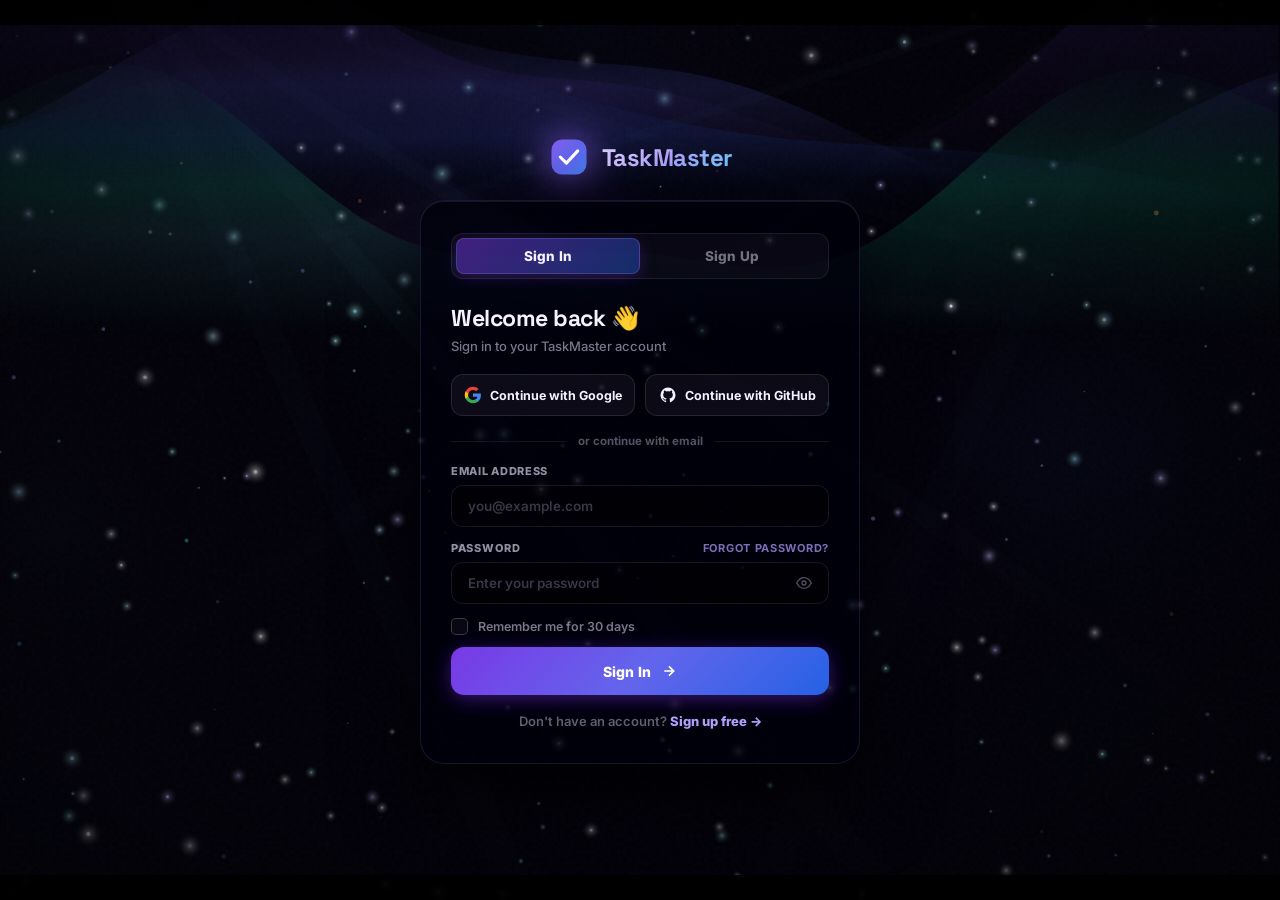
==== commit d0a92316: "updated" ====
--- a/auth.html
+++ b/auth.html
@@ -1,9 +1,9 @@
-<!DOCTYPE html>
+﻿<!DOCTYPE html>
 <html lang="en">
 <head>
   <meta charset="UTF-8"/>
   <meta name="viewport" content="width=device-width, initial-scale=1.0"/>
-  <title>TaskMaster — Welcome</title>
+  <title>TaskMaster — Sign In</title>
   <link rel="stylesheet" href="auth.css"/>
   <link rel="stylesheet" href="nolan.css"/>
   <link rel="preconnect" href="https://fonts.googleapis.com">
@@ -25,19 +25,12 @@
   <div id="cursorGlow"></div>
   <div id="cursorTrail"></div>
 
-  <!-- Floating color blobs -->
-  <div class="blob blob-1"></div>
-  <div class="blob blob-2"></div>
-  <div class="blob blob-3"></div>
-  <div class="blob blob-4"></div>
-
-  <!-- Main layout -->
+  <!-- Main centered layout -->
   <div class="auth-root">
-
-    <!-- ── LEFT BRAND PANEL ── -->
-    <div class="brand-panel">
-      <!-- Logo -->
-      <div class="brand-logo">
+    <div class="auth-panel">
+
+      <!-- Minimal Brand Header -->
+      <div class="auth-brand">
         <div class="brand-icon">
           <svg viewBox="0 0 48 48" fill="none">
             <rect x="4" y="4" width="40" height="40" rx="12" fill="url(#lg1)"/>
@@ -54,91 +47,7 @@
         <span class="brand-name">TaskMaster</span>
       </div>
 
-      <!-- Headline -->
-      <div class="brand-content">
-        <h1 class="brand-headline">
-          Your work,<br/>
-          <span class="brand-gradient">beautifully organized.</span>
-        </h1>
-        <p class="brand-sub">The most cinematic task manager ever built. Stay focused, move fast, ship more.</p>
-      </div>
-
-      <!-- Feature pills -->
-      <div class="feature-grid">
-        <div class="feature-item">
-          <div class="feature-icon">⚡</div>
-          <div>
-            <div class="feature-title">Instant sync</div>
-            <div class="feature-desc">Zero lag, everywhere</div>
-          </div>
-        </div>
-        <div class="feature-item">
-          <div class="feature-icon">🎨</div>
-          <div>
-            <div class="feature-title">Cinematic UI</div>
-            <div class="feature-desc">Designed to inspire</div>
-          </div>
-        </div>
-        <div class="feature-item">
-          <div class="feature-icon">🔒</div>
-          <div>
-            <div class="feature-title">Private & secure</div>
-            <div class="feature-desc">Your data, your rules</div>
-          </div>
-        </div>
-        <div class="feature-item">
-          <div class="feature-icon">📊</div>
-          <div>
-            <div class="feature-title">Rich analytics</div>
-            <div class="feature-desc">Track your progress</div>
-          </div>
-        </div>
-      </div>
-
-      <!-- Preview cards floating -->
-      <div class="preview-cards">
-        <div class="preview-card pc-1">
-          <div class="pc-left">
-            <div class="pc-dot" style="background:#b09eff"></div>
-            <div>
-              <div class="pc-title">Design System v2</div>
-              <div class="pc-meta">Design · 3 subtasks</div>
-            </div>
-          </div>
-          <span class="pc-tag progress">In Progress</span>
-        </div>
-        <div class="preview-card pc-2">
-          <div class="pc-left">
-            <div class="pc-dot" style="background:#4ade80"></div>
-            <div>
-              <div class="pc-title">API Integration</div>
-              <div class="pc-meta">Dev · Completed</div>
-            </div>
-          </div>
-          <span class="pc-tag done">Done ✓</span>
-        </div>
-        <div class="preview-card pc-3">
-          <div class="pc-left">
-            <div class="pc-dot" style="background:#fb923c"></div>
-            <div>
-              <div class="pc-title">User Research</div>
-              <div class="pc-meta">Work · Due today</div>
-            </div>
-          </div>
-          <span class="pc-tag urgent">Urgent</span>
-        </div>
-      </div>
-
-      <!-- Trust row -->
-      <div class="trust-row">
-        <div class="trust-item"><span class="trust-icon">🔐</span> 256-bit SSL</div>
-        <div class="trust-item"><span class="trust-icon">🛡️</span> GDPR</div>
-        <div class="trust-item"><span class="trust-icon">⭐</span> 50K+ users</div>
-      </div>
-    </div>
-
-    <!-- ── RIGHT AUTH PANEL ── -->
-    <div class="auth-panel">
+      <!-- Glass Auth Card -->
       <div class="auth-card">
 
         <!-- Tab switcher -->
@@ -150,7 +59,7 @@
           </div>
         </div>
 
-        <!-- ── SIGN IN ── -->
+        <!-- ── SIGN IN FORM ── -->
         <div class="auth-form active" id="formSignin">
           <div class="form-header">
             <h2>Welcome back 👋</h2>
@@ -158,13 +67,13 @@
           </div>
 
           <div class="social-row">
-            <button class="social-btn" onclick="socialLogin('Google')">
+            <button type="button" class="social-btn" onclick="openSocialModal('Google')">
               <svg viewBox="0 0 24 24" width="18" height="18"><path fill="#4285F4" d="M22.56 12.25c0-.78-.07-1.53-.2-2.25H12v4.26h5.92c-.26 1.37-1.04 2.53-2.21 3.31v2.77h3.57c2.08-1.92 3.28-4.74 3.28-8.09z"/><path fill="#34A853" d="M12 23c2.97 0 5.46-.98 7.28-2.66l-3.57-2.77c-.98.66-2.23 1.06-3.71 1.06-2.86 0-5.29-1.93-6.16-4.53H2.18v2.84C3.99 20.53 7.7 23 12 23z"/><path fill="#FBBC05" d="M5.84 14.09c-.22-.66-.35-1.36-.35-2.09s.13-1.43.35-2.09V7.07H2.18C1.43 8.55 1 10.22 1 12s.43 3.45 1.18 4.93l2.85-2.22.81-.62z"/><path fill="#EA4335" d="M12 5.38c1.62 0 3.06.56 4.21 1.64l3.15-3.15C17.45 2.09 14.97 1 12 1 7.7 1 3.99 3.47 2.18 7.07l3.66 2.84c.87-2.6 3.3-4.53 6.16-4.53z"/></svg>
-              Continue with Google
-            </button>
-            <button class="social-btn" onclick="socialLogin('GitHub')">
+              <span>Continue with Google</span>
+            </button>
+            <button type="button" class="social-btn" onclick="openSocialModal('GitHub')">
               <svg viewBox="0 0 24 24" width="18" height="18" fill="currentColor"><path d="M12 2A10 10 0 0 0 2 12c0 4.42 2.87 8.17 6.84 9.5.5.08.66-.23.66-.5v-1.69c-2.77.6-3.36-1.34-3.36-1.34-.46-1.16-1.11-1.47-1.11-1.47-.91-.62.07-.6.07-.6 1 .07 1.53 1.03 1.53 1.03.87 1.52 2.34 1.07 2.91.83.09-.65.35-1.09.63-1.34-2.22-.25-4.55-1.11-4.55-4.92 0-1.11.38-2 1.03-2.71-.1-.25-.45-1.29.1-2.64 0 0 .84-.27 2.75 1.02.79-.22 1.65-.33 2.5-.33.85 0 1.71.11 2.5.33 1.91-1.29 2.75-1.02 2.75-1.02.55 1.35.2 2.39.1 2.64.65.71 1.03 1.6 1.03 2.71 0 3.82-2.34 4.66-4.57 4.91.36.31.69.92.69 1.85V21c0 .27.16.59.67.5C19.14 20.16 22 16.42 22 12A10 10 0 0 0 12 2z"/></svg>
-              Continue with GitHub
+              <span>Continue with GitHub</span>
             </button>
           </div>
 
@@ -174,7 +83,6 @@
             <div class="field">
               <label>Email address</label>
               <div class="input-wrap">
-                <svg class="field-icon" viewBox="0 0 24 24" fill="none" stroke="currentColor" stroke-width="2"><path d="M4 4h16c1.1 0 2 .9 2 2v12c0 1.1-.9 2-2 2H4c-1.1 0-2-.9-2-2V6c0-1.1.9-2 2-2z"/><polyline points="22,6 12,13 2,6"/></svg>
                 <input type="email" id="siEmail" placeholder="you@example.com" required autocomplete="email"/>
               </div>
             </div>
@@ -184,7 +92,6 @@
                 <a href="#" class="forgot-link" onclick="forgotPassword(event)">Forgot password?</a>
               </label>
               <div class="input-wrap">
-                <svg class="field-icon" viewBox="0 0 24 24" fill="none" stroke="currentColor" stroke-width="2"><rect x="3" y="11" width="18" height="11" rx="2"/><path d="M7 11V7a5 5 0 0 1 10 0v4"/></svg>
                 <input type="password" id="siPassword" placeholder="Enter your password" required autocomplete="current-password"/>
                 <button type="button" class="eye-btn" onclick="togglePwd('siPassword',this)" aria-label="Toggle password">
                   <svg viewBox="0 0 24 24" fill="none" stroke="currentColor" stroke-width="2"><path d="M1 12s4-8 11-8 11 8 11 8-4 8-11 8-11-8-11-8z"/><circle cx="12" cy="12" r="3"/></svg>
@@ -213,41 +120,50 @@
           <p class="auth-switch">Don't have an account? <a href="#" onclick="showTab('signup')">Sign up free →</a></p>
         </div>
 
-        <!-- ── SIGN UP ── -->
+        <!-- ── SIGN UP FORM ── -->
         <div class="auth-form" id="formSignup">
           <div class="form-header">
             <h2>Create account ✨</h2>
-            <p>Join 50,000+ productive people today</p>
-          </div>
+            <p>Start organizing your tasks today</p>
+          </div>
+
+          <div class="social-row">
+            <button type="button" class="social-btn" onclick="openSocialModal('Google')">
+              <svg viewBox="0 0 24 24" width="18" height="18"><path fill="#4285F4" d="M22.56 12.25c0-.78-.07-1.53-.2-2.25H12v4.26h5.92c-.26 1.37-1.04 2.53-2.21 3.31v2.77h3.57c2.08-1.92 3.28-4.74 3.28-8.09z"/><path fill="#34A853" d="M12 23c2.97 0 5.46-.98 7.28-2.66l-3.57-2.77c-.98.66-2.23 1.06-3.71 1.06-2.86 0-5.29-1.93-6.16-4.53H2.18v2.84C3.99 20.53 7.7 23 12 23z"/><path fill="#FBBC05" d="M5.84 14.09c-.22-.66-.35-1.36-.35-2.09s.13-1.43.35-2.09V7.07H2.18C1.43 8.55 1 10.22 1 12s.43 3.45 1.18 4.93l2.85-2.22.81-.62z"/><path fill="#EA4335" d="M12 5.38c1.62 0 3.06.56 4.21 1.64l3.15-3.15C17.45 2.09 14.97 1 12 1 7.7 1 3.99 3.47 2.18 7.07l3.66 2.84c.87-2.6 3.3-4.53 6.16-4.53z"/></svg>
+              <span>Sign up with Google</span>
+            </button>
+            <button type="button" class="social-btn" onclick="openSocialModal('GitHub')">
+              <svg viewBox="0 0 24 24" width="18" height="18" fill="currentColor"><path d="M12 2A10 10 0 0 0 2 12c0 4.42 2.87 8.17 6.84 9.5.5.08.66-.23.66-.5v-1.69c-2.77.6-3.36-1.34-3.36-1.34-.46-1.16-1.11-1.47-1.11-1.47-.91-.62.07-.6.07-.6 1 .07 1.53 1.03 1.53 1.03.87 1.52 2.34 1.07 2.91.83.09-.65.35-1.09.63-1.34-2.22-.25-4.55-1.11-4.55-4.92 0-1.11.38-2 1.03-2.71-.1-.25-.45-1.29.1-2.64 0 0 .84-.27 2.75 1.02.79-.22 1.65-.33 2.5-.33.85 0 1.71.11 2.5.33 1.91-1.29 2.75-1.02 2.75-1.02.55 1.35.2 2.39.1 2.64.65.71 1.03 1.6 1.03 2.71 0 3.82-2.34 4.66-4.57 4.91.36.31.69.92.69 1.85V21c0 .27.16.59.67.5C19.14 20.16 22 16.42 22 12A10 10 0 0 0 12 2z"/></svg>
+              <span>Sign up with GitHub</span>
+            </button>
+          </div>
+
+          <div class="divider"><span>or sign up with email</span></div>
 
           <form id="signupForm" onsubmit="handleSignup(event)">
             <div class="field-row">
               <div class="field">
                 <label>First Name</label>
                 <div class="input-wrap">
-                  <svg class="field-icon" viewBox="0 0 24 24" fill="none" stroke="currentColor" stroke-width="2"><path d="M20 21v-2a4 4 0 0 0-4-4H8a4 4 0 0 0-4 4v2"/><circle cx="12" cy="7" r="4"/></svg>
-                  <input type="text" id="suFirst" placeholder="John" required/>
+                  <input type="text" id="suFirst" placeholder="First name" required/>
                 </div>
               </div>
               <div class="field">
                 <label>Last Name</label>
                 <div class="input-wrap">
-                  <svg class="field-icon" viewBox="0 0 24 24" fill="none" stroke="currentColor" stroke-width="2"><path d="M20 21v-2a4 4 0 0 0-4-4H8a4 4 0 0 0-4 4v2"/><circle cx="12" cy="7" r="4"/></svg>
-                  <input type="text" id="suLast" placeholder="Doe" required/>
+                  <input type="text" id="suLast" placeholder="Last name" required/>
                 </div>
               </div>
             </div>
             <div class="field">
               <label>Email address</label>
               <div class="input-wrap">
-                <svg class="field-icon" viewBox="0 0 24 24" fill="none" stroke="currentColor" stroke-width="2"><path d="M4 4h16c1.1 0 2 .9 2 2v12c0 1.1-.9 2-2 2H4c-1.1 0-2-.9-2-2V6c0-1.1.9-2 2-2z"/><polyline points="22,6 12,13 2,6"/></svg>
                 <input type="email" id="suEmail" placeholder="you@example.com" required autocomplete="email"/>
               </div>
             </div>
             <div class="field">
               <label>Password</label>
               <div class="input-wrap">
-                <svg class="field-icon" viewBox="0 0 24 24" fill="none" stroke="currentColor" stroke-width="2"><rect x="3" y="11" width="18" height="11" rx="2"/><path d="M7 11V7a5 5 0 0 1 10 0v4"/></svg>
                 <input type="password" id="suPassword" placeholder="Min. 8 characters" required oninput="checkStrength(this.value)" autocomplete="new-password"/>
                 <button type="button" class="eye-btn" onclick="togglePwd('suPassword',this)" aria-label="Toggle password">
                   <svg viewBox="0 0 24 24" fill="none" stroke="currentColor" stroke-width="2"><path d="M1 12s4-8 11-8 11 8 11 8-4 8-11 8-11-8-11-8z"/><circle cx="12" cy="12" r="3"/></svg>
@@ -261,7 +177,6 @@
             <div class="field">
               <label>Confirm Password</label>
               <div class="input-wrap">
-                <svg class="field-icon" viewBox="0 0 24 24" fill="none" stroke="currentColor" stroke-width="2"><rect x="3" y="11" width="18" height="11" rx="2"/><path d="M7 11V7a5 5 0 0 1 10 0v4"/></svg>
                 <input type="password" id="suConfirm" placeholder="Repeat password" required autocomplete="new-password"/>
                 <button type="button" class="eye-btn" onclick="togglePwd('suConfirm',this)" aria-label="Toggle password">
                   <svg viewBox="0 0 24 24" fill="none" stroke="currentColor" stroke-width="2"><path d="M1 12s4-8 11-8 11 8 11 8-4 8-11 8-11-8-11-8z"/><circle cx="12" cy="12" r="3"/></svg>
@@ -294,6 +209,17 @@
     </div>
   </div>
 
+  <!-- Social Account Chooser Modal -->
+  <div class="social-modal-overlay" id="socialModalOverlay" onclick="closeSocialModalOnBackdrop(event)">
+    <div class="social-modal-card" id="socialModalCard">
+      <div class="social-modal-header" id="socialModalHeader"></div>
+      <div class="social-modal-body" id="socialModalBody"></div>
+      <div class="social-modal-footer">
+        <button type="button" class="btn-social-cancel" onclick="closeSocialModal()">Cancel</button>
+      </div>
+    </div>
+  </div>
+
   <script src="auth.js"></script>
   <script src="cursor.js"></script>
 </body>
--- a/auth.css
+++ b/auth.css
@@ -1 +1,148 @@
-﻿@import url('https://fonts.googleapis.com/css2?family=Inter:wght@300;400;500;600;700;800;900&family=Space+Grotesk:wght@400;500;600;700;800&display=swap');*,*::before,*::after{box-sizing:border-box;margin:0;padding:0;}html,body{height:100%;}body{font-family:'Inter',sans-serif;background:#02010a;color:#f0ecff;min-height:100vh;overflow-x:hidden;}a{text-decoration:none;color:inherit;}button{cursor:pointer;border:none;background:none;font-family:inherit;}input{font-family:inherit;}svg{display:block;flex-shrink:0;}#authCanvas,#authAurora{position:fixed;inset:0;width:100%;height:100%;z-index:0;pointer-events:none;}.auth-vignette{position:fixed;inset:0;z-index:1;pointer-events:none;background:radial-gradient(ellipse 80% 80% at 50% 50%,transparent 30%,rgba(0,0,4,0.82) 100%);}.auth-grain{position:fixed;inset:0;z-index:1;pointer-events:none;opacity:0.028;background-image:url("data:image/svg+xml,%3Csvg viewBox='0 0 256 256' xmlns='http://www.w3.org/2000/svg'%3E%3Cfilter id='n'%3E%3CfeTurbulence type='fractalNoise' baseFrequency='0.85' numOctaves='4' stitchTiles='stitch'/%3E%3C/filter%3E%3Crect width='100%25' height='100%25' filter='url(%23n)'/%3E%3C/svg%3E");animation:grainAnim 0.14s steps(1) infinite;}@keyframes grainAnim{0%{transform:translate(0,0);}25%{transform:translate(-2px,1px);}50%{transform:translate(1px,-2px);}75%{transform:translate(2px,1px);}100%{transform:translate(0,0);}}.auth-scanlines{position:fixed;inset:0;z-index:1;pointer-events:none;background:repeating-linear-gradient(0deg,transparent,transparent 2px,rgba(0,0,0,0.018) 2px,rgba(0,0,0,0.018) 4px);}.blob{position:fixed;border-radius:50%;filter:blur(90px);opacity:0;animation:blobFloat linear infinite;pointer-events:none;z-index:0;}.blob-1{width:600px;height:600px;background:radial-gradient(circle,#7c3aed,#4f46e5);top:-20%;left:-15%;animation-duration:22s;opacity:0.18;}.blob-2{width:500px;height:500px;background:radial-gradient(circle,#2563eb,#0284c7);bottom:-15%;right:-10%;animation-duration:28s;animation-delay:-8s;opacity:0.15;}.blob-3{width:400px;height:400px;background:radial-gradient(circle,#059669,#10b981);top:40%;left:20%;animation-duration:20s;animation-delay:-5s;opacity:0.1;}.blob-4{width:350px;height:350px;background:radial-gradient(circle,#db2777,#9333ea);bottom:20%;right:15%;animation-duration:24s;animation-delay:-12s;opacity:0.1;}@keyframes blobFloat{0%{transform:translate(0,0) scale(1);}25%{transform:translate(40px,-60px) scale(1.05);}50%{transform:translate(-30px,40px) scale(0.96);}75%{transform:translate(55px,25px) scale(1.03);}100%{transform:translate(0,0) scale(1);}}.auth-root{display:grid;grid-template-columns:1fr 1fr;min-height:100vh;position:relative;z-index:2;}.brand-panel{padding:56px 48px;display:flex;flex-direction:column;gap:0;justify-content:center;position:relative;}.brand-panel::after{content:'';position:absolute;right:0;top:10%;bottom:10%;width:1px;background:linear-gradient(180deg,transparent,rgba(176,158,255,0.3),rgba(96,199,255,0.2),transparent);}.brand-logo{display:flex;align-items:center;gap:14px;margin-bottom:52px;}.brand-icon{width:48px;height:48px;filter:drop-shadow(0 0 20px rgba(139,92,246,0.7));flex-shrink:0;}.brand-name{font-family:'Space Grotesk',sans-serif;font-size:24px;font-weight:800;background:linear-gradient(135deg,#e2d9ff,#b09eff,#60c7ff);-webkit-background-clip:text;-webkit-text-fill-color:transparent;background-clip:text;letter-spacing:-0.5px;}.brand-content{margin-bottom:40px;}.brand-headline{font-family:'Space Grotesk',sans-serif;font-size:clamp(32px,4vw,48px);font-weight:800;line-height:1.12;letter-spacing:-1.5px;color:#f0ecff;margin-bottom:16px;}.brand-gradient{background:linear-gradient(135deg,#b09eff 0%,#818cf8 40%,#60c7ff 80%,#4ade80 100%);-webkit-background-clip:text;-webkit-text-fill-color:transparent;background-clip:text;}.brand-sub{font-size:15px;color:rgba(240,236,255,0.55);font-weight:500;line-height:1.65;max-width:380px;}.feature-grid{display:grid;grid-template-columns:1fr 1fr;gap:12px;margin-bottom:36px;}.feature-item{display:flex;align-items:center;gap:12px;padding:14px 16px;background:rgba(176,158,255,0.06);border:1px solid rgba(176,158,255,0.12);border-radius:14px;transition:all 0.25s;}.feature-item:hover{background:rgba(176,158,255,0.1);transform:translateY(-2px);}.feature-icon{font-size:20px;width:36px;height:36px;display:flex;align-items:center;justify-content:center;background:rgba(255,255,255,0.06);border-radius:9px;flex-shrink:0;}.feature-title{font-size:12px;font-weight:800;color:#f0ecff;letter-spacing:0.2px;margin-bottom:2px;}.feature-desc{font-size:11px;color:rgba(240,236,255,0.45);font-weight:500;}.preview-cards{display:flex;flex-direction:column;gap:8px;margin-bottom:32px;}.preview-card{display:flex;align-items:center;justify-content:space-between;padding:13px 16px;background:rgba(10,6,22,0.6);border:1px solid rgba(176,158,255,0.12);border-radius:13px;backdrop-filter:blur(20px);}.pc-1{animation:cardFloat 4s ease-in-out infinite;}.pc-2{animation:cardFloat 4s ease-in-out infinite 0.8s;}.pc-3{animation:cardFloat 4s ease-in-out infinite 1.6s;}@keyframes cardFloat{0%,100%{transform:translateY(0);}50%{transform:translateY(-4px);}}.pc-left{display:flex;align-items:center;gap:10px;}.pc-dot{width:8px;height:8px;border-radius:50%;flex-shrink:0;}.pc-title{font-size:12px;font-weight:700;color:#f0ecff;margin-bottom:2px;}.pc-meta{font-size:11px;color:rgba(240,236,255,0.45);font-weight:500;}.pc-tag{font-size:10px;font-weight:800;padding:3px 9px;border-radius:99px;letter-spacing:0.3px;}.pc-tag.progress{background:rgba(176,158,255,0.15);color:#b09eff;border:1px solid rgba(176,158,255,0.25);}.pc-tag.done{background:rgba(74,222,128,0.15);color:#4ade80;border:1px solid rgba(74,222,128,0.25);}.pc-tag.urgent{background:rgba(255,107,138,0.15);color:#ff6b8a;border:1px solid rgba(255,107,138,0.25);}.trust-row{display:flex;gap:20px;}.trust-item{display:flex;align-items:center;gap:6px;font-size:11px;font-weight:700;color:rgba(240,236,255,0.4);}.trust-icon{font-size:13px;}.auth-panel{display:flex;flex-direction:column;align-items:center;justify-content:center;padding:40px 48px;}.auth-card{width:100%;max-width:440px;background:rgba(6,3,18,0.75);backdrop-filter:blur(32px) saturate(1.8);border:1px solid rgba(176,158,255,0.12);border-radius:24px;padding:36px;box-shadow:0 32px 80px rgba(0,0,0,0.7),0 0 60px rgba(124,58,237,0.06),inset 0 1px 0 rgba(255,255,255,0.07);}.auth-tabs{position:relative;display:flex;background:rgba(255,255,255,0.04);border:1px solid rgba(255,255,255,0.08);border-radius:12px;padding:4px;margin-bottom:28px;}.auth-tab{flex:1;padding:10px 0;font-size:13.5px;font-weight:800;color:rgba(240,236,255,0.45);border-radius:9px;transition:color 0.3s;z-index:1;letter-spacing:0.2px;}.auth-tab.active{color:#f0ecff;}.tab-track{position:absolute;inset:4px;border-radius:9px;pointer-events:none;}.tab-thumb{position:absolute;top:0;left:0;width:50%;height:100%;background:linear-gradient(135deg,rgba(124,58,237,0.5),rgba(37,99,235,0.4));border-radius:8px;border:1px solid rgba(176,158,255,0.2);box-shadow:0 4px 16px rgba(124,58,237,0.25);transition:transform 0.32s cubic-bezier(.4,0,.2,1);}.tab-thumb.right{transform:translateX(100%);}.auth-form{display:none;animation:formFadeIn 0.35s ease;}.auth-form.active{display:block;}@keyframes formFadeIn{from{opacity:0;transform:translateY(10px);}to{opacity:1;transform:translateY(0);}}.form-header{margin-bottom:22px;}.form-header h2{font-family:'Space Grotesk',sans-serif;font-size:24px;font-weight:800;color:#f0ecff;letter-spacing:-0.5px;margin-bottom:6px;}.form-header p{font-size:13px;color:rgba(240,236,255,0.5);font-weight:500;}.social-row{display:grid;grid-template-columns:1fr 1fr;gap:10px;margin-bottom:18px;}.social-btn{display:flex;align-items:center;justify-content:center;gap:8px;padding:11px 14px;background:rgba(255,255,255,0.05);border:1px solid rgba(255,255,255,0.1);border-radius:12px;font-size:12.5px;font-weight:700;color:#f0ecff;transition:all 0.25s;}.social-btn:hover{background:rgba(255,255,255,0.09);border-color:rgba(176,158,255,0.3);transform:translateY(-1px);box-shadow:0 4px 14px rgba(0,0,0,0.3);}.divider{display:flex;align-items:center;gap:12px;margin:16px 0;}.divider::before,.divider::after{content:'';flex:1;height:1px;background:rgba(255,255,255,0.08);}.divider span{font-size:11.5px;color:rgba(240,236,255,0.35);font-weight:700;white-space:nowrap;}.field{margin-bottom:14px;}.field-row{display:grid;grid-template-columns:1fr 1fr;gap:12px;}.field label{display:flex;align-items:center;justify-content:space-between;font-size:11px;font-weight:800;color:rgba(240,236,255,0.6);margin-bottom:7px;letter-spacing:0.7px;text-transform:uppercase;}.input-wrap{position:relative;display:flex;align-items:center;background:rgba(0,0,0,0.3);border:1px solid rgba(255,255,255,0.1);border-radius:12px;transition:all 0.3s;}.input-wrap:focus-within{border-color:rgba(176,158,255,0.5);box-shadow:0 0 0 3px rgba(176,158,255,0.1),0 0 24px rgba(124,58,237,0.12);background:rgba(176,158,255,0.04);}.field-icon{position:absolute;left:13px;width:15px;height:15px;color:rgba(240,236,255,0.3);pointer-events:none;}.input-wrap input{width:100%;background:none;border:none;outline:none;padding:12px 40px 12px 38px;color:#f0ecff;font-size:13.5px;font-weight:600;}.input-wrap input::placeholder{color:rgba(240,236,255,0.25);}.eye-btn{position:absolute;right:12px;background:none;border:none;cursor:pointer;padding:4px;display:flex;color:rgba(240,236,255,0.35);transition:color 0.2s;}.eye-btn:hover{color:rgba(240,236,255,0.7);}.eye-btn svg{width:16px;height:16px;}.strength-wrap{display:flex;align-items:center;gap:10px;margin-top:7px;}.strength-bar{flex:1;height:4px;background:rgba(255,255,255,0.07);border-radius:99px;overflow:hidden;}.strength-fill{height:100%;width:0%;border-radius:99px;transition:all 0.4s cubic-bezier(.4,0,.2,1);}.strength-label{font-size:11px;font-weight:800;min-width:70px;text-align:right;}.forgot-link{font-size:11px;font-weight:700;color:rgba(176,158,255,0.7);transition:color 0.2s;}.forgot-link:hover{color:#b09eff;}.remember-row{margin:12px 0;}.check-label{display:flex;align-items:center;gap:10px;font-size:12.5px;color:rgba(240,236,255,0.5);font-weight:600;cursor:pointer;}.check-label input[type=checkbox]{position:absolute;opacity:0;width:0;height:0;}.checkmark{width:17px;height:17px;border-radius:5px;border:1.5px solid rgba(255,255,255,0.2);background:rgba(255,255,255,0.04);display:flex;align-items:center;justify-content:center;flex-shrink:0;transition:all 0.25s;}.check-label input:checked ~ .checkmark{background:linear-gradient(135deg,#7c3aed,#2563eb);border-color:transparent;box-shadow:0 0 10px rgba(124,58,237,0.4);}.check-label input:checked ~ .checkmark::after{content:'';display:block;width:9px;height:5px;border-left:2px solid white;border-bottom:2px solid white;transform:rotate(-45deg) translateY(-1px);}.check-label a{color:#b09eff;font-weight:700;}.auth-error{display:none;padding:10px 14px;background:rgba(255,107,138,0.12);border:1px solid rgba(255,107,138,0.25);border-radius:10px;font-size:12.5px;font-weight:700;color:#ff8fa3;margin-bottom:12px;animation:errShake 0.35s ease;}.auth-error.show{display:block;}@keyframes errShake{0%,100%{transform:translateX(0);}25%{transform:translateX(-6px);}75%{transform:translateX(6px);}}.auth-success{display:none;padding:10px 14px;background:rgba(74,222,128,0.12);border:1px solid rgba(74,222,128,0.25);border-radius:10px;font-size:12.5px;font-weight:700;color:#4ade80;margin-bottom:12px;}.auth-success.show{display:block;}.btn-auth{width:100%;height:48px;display:flex;align-items:center;justify-content:center;gap:10px;background:linear-gradient(135deg,#7c3aed 0%,#6366f1 50%,#2563eb 100%);color:white;border-radius:13px;font-size:14px;font-weight:800;letter-spacing:0.2px;transition:all 0.3s;box-shadow:0 4px 20px rgba(124,58,237,0.45);position:relative;overflow:hidden;margin-top:4px;}.btn-auth::before{content:'';position:absolute;inset:0;background:linear-gradient(135deg,#b09eff,#818cf8,#60c7ff);opacity:0;transition:opacity 0.3s;}.btn-auth:hover:not(.loading)::before{opacity:1;}.btn-auth:hover:not(.loading){transform:translateY(-2px);box-shadow:0 8px 32px rgba(124,58,237,0.6),0 0 60px rgba(124,58,237,0.2);}.btn-auth .btn-text,.btn-auth .btn-arrow{position:relative;z-index:1;}.btn-auth .btn-arrow{width:16px;height:16px;}.btn-spinner{display:none;width:18px;height:18px;border-radius:50%;border:2px solid rgba(255,255,255,0.3);border-top-color:white;animation:spin 0.7s linear infinite;position:relative;z-index:1;}.btn-auth.loading .btn-text,.btn-auth.loading .btn-arrow{display:none;}.btn-auth.loading .btn-spinner{display:block;}@keyframes spin{to{transform:rotate(360deg);}}.auth-switch{text-align:center;font-size:13px;color:rgba(240,236,255,0.4);font-weight:600;margin-top:18px;}.auth-switch a{color:#b09eff;font-weight:800;transition:color 0.2s;}.auth-switch a:hover{color:#e2d9ff;}@media(max-width:900px){.auth-root{grid-template-columns:1fr;}.brand-panel{display:none;}.auth-panel{padding:24px 20px;min-height:100vh;}.auth-card{max-width:100%;padding:28px 22px;}}@media(max-width:480px){.auth-card{border-radius:16px;padding:22px 16px;}.social-row{grid-template-columns:1fr;}.field-row{grid-template-columns:1fr;}}::-webkit-scrollbar{width:5px;}::-webkit-scrollbar-track{background:transparent;}::-webkit-scrollbar-thumb{background:rgba(176,158,255,0.28);border-radius:99px;}
+﻿@import url('https://fonts.googleapis.com/css2?family=Inter:wght@300;400;500;600;700;800;900&family=Space+Grotesk:wght@400;500;600;700;800&display=swap');
+*,*::before,*::after{box-sizing:border-box;margin:0;padding:0;}
+html,body{height:100%;}
+body{font-family:'Inter',sans-serif;background:#02010a;color:#f0ecff;min-height:100vh;overflow-x:hidden;}
+a{text-decoration:none;color:inherit;}
+button{cursor:pointer;border:none;background:none;font-family:inherit;}
+input{font-family:inherit;}
+svg{display:block;flex-shrink:0;}
+
+#authCanvas,#authAurora{position:fixed;inset:0;width:100%;height:100%;z-index:0;pointer-events:none;}
+.auth-vignette{position:fixed;inset:0;z-index:1;pointer-events:none;background:radial-gradient(ellipse 80% 80% at 50% 50%,transparent 30%,rgba(0,0,4,0.82) 100%);}
+.auth-grain{position:fixed;inset:0;z-index:1;pointer-events:none;opacity:0.028;background-image:url("data:image/svg+xml,%3Csvg viewBox='0 0 256 256' xmlns='http://www.w3.org/2000/svg'%3E%3Cfilter id='n'%3E%3CfeTurbulence type='fractalNoise' baseFrequency='0.85' numOctaves='4' stitchTiles='stitch'/%3E%3C/filter%3E%3Crect width='100%25' height='100%25' filter='url(%23n)'/%3E%3C/svg%3E");animation:grainAnim 0.14s steps(1) infinite;}
+@keyframes grainAnim{0%{transform:translate(0,0);}25%{transform:translate(-2px,1px);}50%{transform:translate(1px,-2px);}75%{transform:translate(2px,1px);}100%{transform:translate(0,0);}}
+.auth-scanlines{position:fixed;inset:0;z-index:1;pointer-events:none;background:repeating-linear-gradient(0deg,transparent,transparent 2px,rgba(0,0,0,0.018) 2px,rgba(0,0,0,0.018) 4px);}
+
+/* Centered Layout */
+.auth-root{display:flex;align-items:center;justify-content:center;min-height:100vh;padding:36px 20px;position:relative;z-index:2;}
+.auth-panel{width:100%;max-width:440px;display:flex;flex-direction:column;align-items:center;}
+
+/* Brand Header */
+.auth-brand{display:flex;align-items:center;gap:12px;margin-bottom:22px;}
+.brand-icon{width:42px;height:42px;filter:drop-shadow(0 0 18px rgba(139,92,246,0.7));flex-shrink:0;}
+.brand-name{font-family:'Space Grotesk',sans-serif;font-size:24px;font-weight:800;background:linear-gradient(135deg,#e2d9ff,#b09eff,#60c7ff);-webkit-background-clip:text;-webkit-text-fill-color:transparent;background-clip:text;letter-spacing:-0.5px;}
+
+/* Glass Auth Card */
+.auth-card{width:100%;background:rgba(6,3,18,0.78);backdrop-filter:blur(48px) saturate(2.2);-webkit-backdrop-filter:blur(48px) saturate(2.2);border:1px solid rgba(176,158,255,0.14);border-radius:24px;padding:32px 30px 34px;box-shadow:0 32px 80px rgba(0,0,0,0.75),0 0 60px rgba(124,58,237,0.06),inset 0 1px 0 rgba(255,255,255,0.08);}
+
+/* Tabs */
+.auth-tabs{position:relative;display:flex;background:rgba(255,255,255,0.04);border:1px solid rgba(255,255,255,0.08);border-radius:12px;padding:4px;margin-bottom:24px;}
+.auth-tab{flex:1;padding:10px 0;font-size:13.5px;font-weight:800;color:rgba(240,236,255,0.45);border-radius:9px;transition:color 0.3s;z-index:1;letter-spacing:0.2px;}
+.auth-tab.active{color:#f0ecff;}
+.tab-track{position:absolute;inset:4px;border-radius:9px;pointer-events:none;}
+.tab-thumb{position:absolute;top:0;left:0;width:50%;height:100%;background:linear-gradient(135deg,rgba(124,58,237,0.5),rgba(37,99,235,0.4));border-radius:8px;border:1px solid rgba(176,158,255,0.2);box-shadow:0 4px 16px rgba(124,58,237,0.25);transition:transform 0.32s cubic-bezier(.4,0,.2,1);}
+.tab-thumb.right{transform:translateX(100%);}
+
+/* Form transition */
+.auth-form{display:none;animation:formFadeIn 0.35s ease;}
+.auth-form.active{display:block;}
+@keyframes formFadeIn{from{opacity:0;transform:translateY(8px);}to{opacity:1;transform:translateY(0);}}
+
+.form-header{margin-bottom:20px;}
+.form-header h2{font-family:'Space Grotesk',sans-serif;font-size:23px;font-weight:800;color:#f0ecff;letter-spacing:-0.5px;margin-bottom:5px;}
+.form-header p{font-size:13px;color:rgba(240,236,255,0.5);font-weight:500;}
+
+/* Social buttons */
+.social-row{display:grid;grid-template-columns:1fr 1fr;gap:10px;margin-bottom:18px;}
+.social-btn{display:flex;align-items:center;justify-content:center;gap:8px;padding:11px 12px;background:rgba(255,255,255,0.05);border:1px solid rgba(255,255,255,0.1);border-radius:12px;font-size:12.5px;font-weight:700;color:#f0ecff;transition:all 0.25s;}
+.social-btn:hover{background:rgba(255,255,255,0.09);border-color:rgba(176,158,255,0.3);transform:translateY(-1px);box-shadow:0 4px 14px rgba(0,0,0,0.3);}
+
+/* Divider */
+.divider{display:flex;align-items:center;gap:12px;margin:16px 0;}
+.divider::before,.divider::after{content:'';flex:1;height:1px;background:rgba(255,255,255,0.08);}
+.divider span{font-size:11.5px;color:rgba(240,236,255,0.35);font-weight:700;white-space:nowrap;}
+
+/* Clean Inputs - NO icon overlays */
+.field{margin-bottom:14px;}
+.field-row{display:grid;grid-template-columns:1fr 1fr;gap:12px;}
+.field label{display:flex;align-items:center;justify-content:space-between;font-size:11px;font-weight:800;color:rgba(240,236,255,0.6);margin-bottom:7px;letter-spacing:0.7px;text-transform:uppercase;}
+.input-wrap{position:relative;display:flex;align-items:center;background:rgba(0,0,0,0.35);border:1px solid rgba(255,255,255,0.1);border-radius:12px;transition:all 0.3s;}
+.input-wrap:focus-within{border-color:rgba(176,158,255,0.5);box-shadow:0 0 0 3px rgba(176,158,255,0.1),0 0 24px rgba(124,58,237,0.12);background:rgba(176,158,255,0.04);}
+.input-wrap input{width:100%;background:none;border:none;outline:none;padding:12px 16px;color:#f0ecff;font-size:13.5px;font-weight:600;}
+.input-wrap input::placeholder{color:rgba(240,236,255,0.25);}
+.input-wrap:has(.eye-btn) input{padding-right:42px;}
+.eye-btn{position:absolute;right:12px;background:none;border:none;cursor:pointer;padding:4px;display:flex;color:rgba(240,236,255,0.35);transition:color 0.2s;}
+.eye-btn:hover{color:rgba(240,236,255,0.7);}
+.eye-btn svg{width:16px;height:16px;}
+
+/* Password strength */
+.strength-wrap{display:flex;align-items:center;gap:10px;margin-top:7px;}
+.strength-bar{flex:1;height:4px;background:rgba(255,255,255,0.07);border-radius:99px;overflow:hidden;}
+.strength-fill{height:100%;width:0%;border-radius:99px;transition:all 0.4s cubic-bezier(.4,0,.2,1);}
+.strength-label{font-size:11px;font-weight:800;min-width:70px;text-align:right;}
+
+/* Links */
+.forgot-link{font-size:11px;font-weight:700;color:rgba(176,158,255,0.7);transition:color 0.2s;}
+.forgot-link:hover{color:#b09eff;}
+
+/* Remember me */
+.remember-row{margin:12px 0;}
+.check-label{display:flex;align-items:center;gap:10px;font-size:12.5px;color:rgba(240,236,255,0.5);font-weight:600;cursor:pointer;}
+.check-label input[type=checkbox]{position:absolute;opacity:0;width:0;height:0;}
+.checkmark{width:17px;height:17px;border-radius:5px;border:1.5px solid rgba(255,255,255,0.2);background:rgba(255,255,255,0.04);display:flex;align-items:center;justify-content:center;flex-shrink:0;transition:all 0.25s;}
+.check-label input:checked ~ .checkmark{background:linear-gradient(135deg,#7c3aed,#2563eb);border-color:transparent;box-shadow:0 0 10px rgba(124,58,237,0.4);}
+.check-label input:checked ~ .checkmark::after{content:'';display:block;width:9px;height:5px;border-left:2px solid white;border-bottom:2px solid white;transform:rotate(-45deg) translateY(-1px);}
+.check-label a{color:#b09eff;font-weight:700;}
+
+/* Error / Success alerts */
+.auth-error{display:none;padding:10px 14px;background:rgba(255,107,138,0.12);border:1px solid rgba(255,107,138,0.25);border-radius:10px;font-size:12.5px;font-weight:700;color:#ff8fa3;margin-bottom:12px;animation:errShake 0.35s ease;}
+.auth-error.show{display:block;}
+@keyframes errShake{0%,100%{transform:translateX(0);}25%{transform:translateX(-6px);}75%{transform:translateX(6px);}}
+.auth-success{display:none;padding:10px 14px;background:rgba(74,222,128,0.12);border:1px solid rgba(74,222,128,0.25);border-radius:10px;font-size:12.5px;font-weight:700;color:#4ade80;margin-bottom:12px;}
+.auth-success.show{display:block;}
+
+/* Submit Button */
+.btn-auth{width:100%;height:48px;display:flex;align-items:center;justify-content:center;gap:10px;background:linear-gradient(135deg,#7c3aed 0%,#6366f1 50%,#2563eb 100%);color:white;border-radius:13px;font-size:14px;font-weight:800;letter-spacing:0.2px;transition:all 0.3s;box-shadow:0 4px 20px rgba(124,58,237,0.45);position:relative;overflow:hidden;margin-top:4px;}
+.btn-auth::before{content:'';position:absolute;inset:0;background:linear-gradient(135deg,#b09eff,#818cf8,#60c7ff);opacity:0;transition:opacity 0.3s;}
+.btn-auth:hover:not(.loading)::before{opacity:1;}
+.btn-auth:hover:not(.loading){transform:translateY(-2px);box-shadow:0 8px 32px rgba(124,58,237,0.6),0 0 60px rgba(124,58,237,0.2);}
+.btn-auth .btn-text,.btn-auth .btn-arrow{position:relative;z-index:1;}
+.btn-auth .btn-arrow{width:16px;height:16px;}
+.btn-spinner{display:none;width:18px;height:18px;border-radius:50%;border:2px solid rgba(255,255,255,0.3);border-top-color:white;animation:spin 0.7s linear infinite;position:relative;z-index:1;}
+.btn-auth.loading .btn-text,.btn-auth.loading .btn-arrow{display:none;}
+.btn-auth.loading .btn-spinner{display:block;}
+@keyframes spin{to{transform:rotate(360deg);}}
+
+.auth-switch{text-align:center;font-size:13px;color:rgba(240,236,255,0.4);font-weight:600;margin-top:18px;}
+.auth-switch a{color:#b09eff;font-weight:800;transition:color 0.2s;}
+.auth-switch a:hover{color:#e2d9ff;}
+
+/* ── Social Account Modal ── */
+.social-modal-overlay{position:fixed;inset:0;background:rgba(0,0,0,0.8);backdrop-filter:blur(14px);-webkit-backdrop-filter:blur(14px);z-index:99999;display:none;align-items:center;justify-content:center;opacity:0;transition:opacity 0.25s ease;}
+.social-modal-overlay.open{display:flex;opacity:1;}
+.social-modal-card{width:90%;max-width:410px;background:rgba(8,5,20,0.92);backdrop-filter:blur(36px);border:1px solid rgba(176,158,255,0.2);border-radius:20px;padding:26px 24px 22px;box-shadow:0 24px 70px rgba(0,0,0,0.85),0 0 50px rgba(124,58,237,0.12);animation:modalPop 0.3s cubic-bezier(.34,1.56,.64,1);}
+@keyframes modalPop{from{transform:scale(0.92) translateY(12px);opacity:0;}to{transform:scale(1) translateY(0);opacity:1;}}
+
+.social-modal-header{display:flex;align-items:center;gap:12px;margin-bottom:18px;padding-bottom:14px;border-bottom:1px solid rgba(255,255,255,0.08);}
+.sm-icon{width:32px;height:32px;display:flex;align-items:center;justify-content:center;background:rgba(255,255,255,0.06);border-radius:8px;}
+.sm-titles h3{font-family:'Space Grotesk',sans-serif;font-size:16px;font-weight:800;color:#f0ecff;}
+.sm-titles p{font-size:11.5px;color:rgba(240,236,255,0.45);font-weight:500;}
+
+.social-account-item{display:flex;align-items:center;gap:12px;padding:12px 14px;background:rgba(255,255,255,0.04);border:1px solid rgba(255,255,255,0.08);border-radius:12px;cursor:pointer;transition:all 0.2s;margin-bottom:10px;width:100%;text-align:left;}
+.social-account-item:hover{background:rgba(176,158,255,0.1);border-color:rgba(176,158,255,0.3);transform:translateY(-1px);}
+.sa-avatar{width:38px;height:38px;border-radius:50%;background:linear-gradient(135deg,#7c3aed,#2563eb);display:flex;align-items:center;justify-content:center;font-size:13px;font-weight:800;color:white;flex-shrink:0;}
+.sa-info{flex:1;min-width:0;}
+.sa-name{font-size:13px;font-weight:800;color:#f0ecff;margin-bottom:2px;}
+.sa-email{font-size:11.5px;color:rgba(240,236,255,0.5);font-weight:500;white-space:nowrap;overflow:hidden;text-overflow:ellipsis;}
+.sa-badge{font-size:10px;font-weight:800;background:rgba(74,222,128,0.15);color:#4ade80;border:1px solid rgba(74,222,128,0.3);padding:2px 7px;border-radius:99px;}
+
+.social-custom-box{margin-top:8px;padding-top:10px;border-top:1px dashed rgba(255,255,255,0.1);}
+.social-custom-box p{font-size:11px;font-weight:700;color:rgba(240,236,255,0.4);margin-bottom:8px;text-transform:uppercase;letter-spacing:0.5px;}
+.social-custom-inputs{display:flex;flex-direction:column;gap:8px;}
+.social-custom-inputs input{width:100%;background:rgba(0,0,0,0.4);border:1px solid rgba(255,255,255,0.12);border-radius:10px;padding:10px 14px;color:#f0ecff;font-size:13px;font-weight:600;outline:none;}
+.social-custom-inputs input:focus{border-color:rgba(176,158,255,0.5);}
+.btn-social-custom{width:100%;height:38px;background:rgba(176,158,255,0.15);border:1px solid rgba(176,158,255,0.3);border-radius:10px;color:#b09eff;font-size:12.5px;font-weight:800;cursor:pointer;transition:all 0.2s;}
+.btn-social-custom:hover{background:rgba(176,158,255,0.25);color:white;}
+
+.social-modal-footer{margin-top:16px;display:flex;justify-content:flex-end;}
+.btn-social-cancel{font-size:12px;font-weight:700;color:rgba(240,236,255,0.4);padding:6px 12px;border-radius:8px;cursor:pointer;transition:color 0.2s;}
+.btn-social-cancel:hover{color:#f0ecff;}
+
+@media(max-width:480px){
+  .auth-card{padding:26px 20px;}
+  .social-row{grid-template-columns:1fr;}
+  .field-row{grid-template-columns:1fr;}
+}
+::-webkit-scrollbar{width:5px;}
+::-webkit-scrollbar-track{background:transparent;}
+::-webkit-scrollbar-thumb{background:rgba(176,158,255,0.28);border-radius:99px;}
